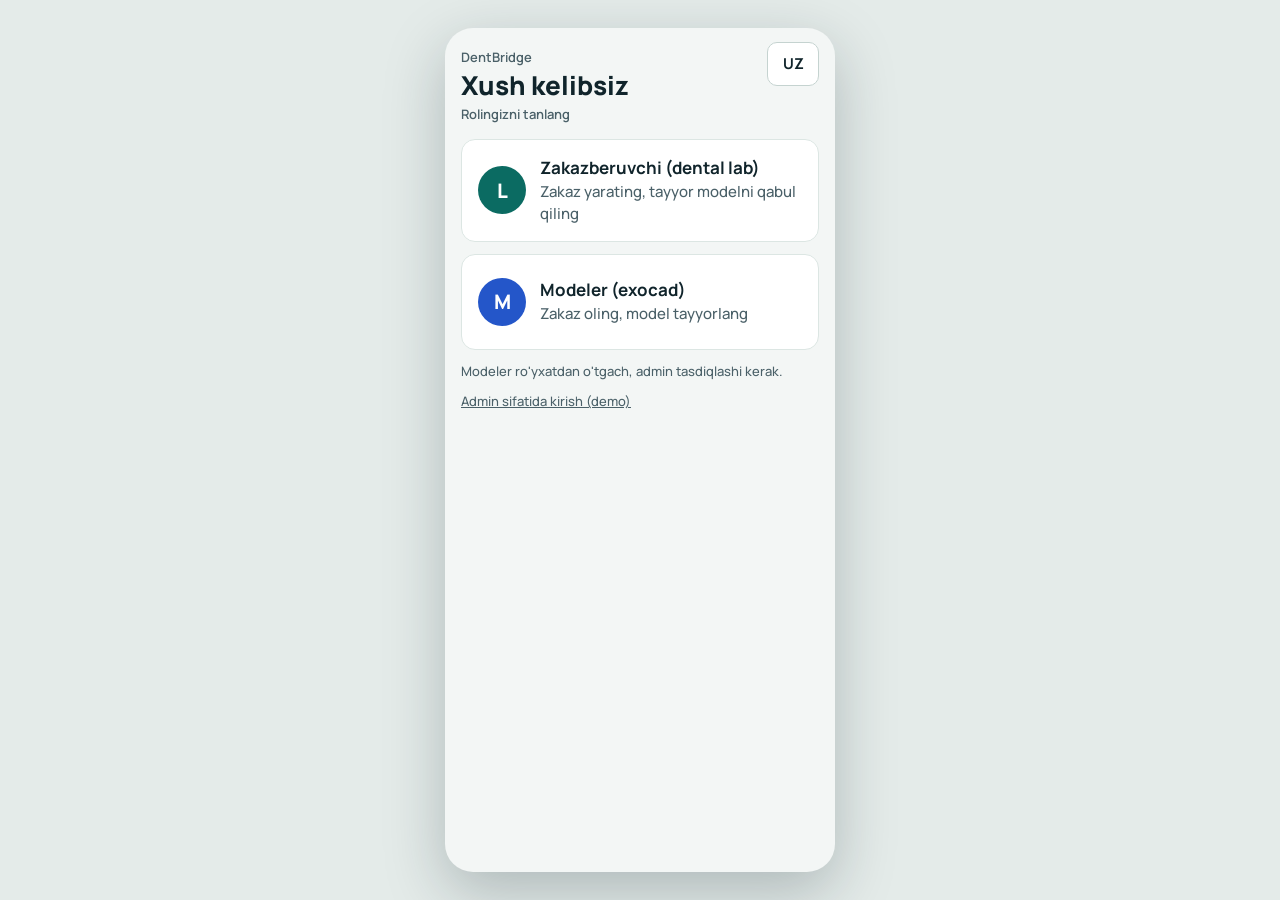
==== index.html @ 470ff1a0 "Add files via upload" ====
<!DOCTYPE html>
<html lang="uz">
<head>
<meta charset="utf-8">
<meta name="viewport" content="width=device-width, initial-scale=1, viewport-fit=cover">
<meta name="color-scheme" content="light">
<title>DentBridge</title>
<link rel="preconnect" href="https://fonts.googleapis.com">
<link rel="stylesheet" href="https://fonts.googleapis.com/css2?family=Manrope:wght@400;500;600;700;800&display=swap">
<style>
:root{--ink:#10242B;--mute:#4A6068;--line:#DCE6E3;--bd:#C5D3D0;--page:#E4EBE9;color-scheme:light;
box-sizing:border-box;padding-top:env(safe-area-inset-top,0px);padding-bottom:env(safe-area-inset-bottom,0px)}
html{height:100%;scroll-padding-top:env(safe-area-inset-top,0px)}
*{box-sizing:border-box}
body{margin:0;height:100%;background:var(--page);color:var(--ink);font:500 15px/1.45 'Manrope','Helvetica Neue',sans-serif}
#app{position:relative;width:100%;max-width:430px;height:100%;margin:0 auto;overflow:hidden;background:#F3F6F5}
@media (min-width:520px){body{display:grid;place-items:center}#app{width:390px;height:min(844px,100% - 24px);border-radius:28px;box-shadow:0 20px 60px rgba(16,36,43,.25)}}
.scr{display:flex;flex-direction:column;height:100%}
h1{margin:0;font-size:26px;font-weight:800}
button,input,select,textarea{font:inherit;color:inherit}
button:focus-visible,a:focus-visible,input:focus-visible,select:focus-visible,textarea:focus-visible{outline:3px solid var(--acc);outline-offset:2px}
a{color:var(--nv);cursor:pointer}
.hd{position:relative;padding:20px 16px 8px}.hd.t{padding:0 16px 8px}
.hd .m{font-size:13px;font-weight:600;color:var(--mute)}
.row{display:flex;justify-content:space-between;align-items:center;gap:8px}
.lng{position:absolute;top:14px;right:16px;min-height:44px;min-width:52px;border:1px solid var(--bd);border-radius:10px;background:#fff;font-weight:700;cursor:pointer}
.bk{display:inline-flex;align-items:center;min-height:44px;padding:0 16px;font-weight:700;text-decoration:none;color:var(--ink)}
.bd{flex:1;min-height:0;overflow:auto;padding:8px 16px;display:flex;flex-direction:column;gap:12px}
.bd>*{flex:none}
.ft{padding:12px 16px 24px;display:flex;flex-direction:column;gap:10px}
.c{background:#fff;border:1px solid var(--line);border-radius:14px;padding:14px 16px}
.b{width:100%;min-height:52px;border:0;border-radius:12px;color:#fff;background:var(--acc);font-weight:700;font-size:16px;cursor:pointer}
.b.o{background:#fff;color:var(--ink);border:1px solid var(--bd)}
.b.sm{min-height:44px;font-size:14px;flex:1}
.i{width:100%;min-height:48px;padding:0 12px;border:1px solid var(--bd);border-radius:10px;background:#fff;color:var(--ink)}
textarea.i{padding:10px 12px;resize:none}
.l{display:flex;flex-direction:column;gap:6px;font-weight:600;font-size:14px}
.s{display:inline-block;padding:3px 10px;border-radius:99px;font-size:12px;font-weight:700}
.s1{background:#DCEBFA;color:#12365F}.s2{background:#FBE9C8;color:#5E3704}.s3{background:#D3EFEA;color:#0B4B45}.s4{background:#E3E8EA;color:#2B3B41}
.u{border:1px dashed #9DB5B0;border-radius:12px;padding:14px;color:var(--mute);text-align:center;font-weight:600;cursor:pointer;background:transparent;width:100%}
.sub{color:var(--mute);font-size:13px}.m{color:var(--mute)}
.col{display:flex;flex-direction:column;gap:6px}
.fl{display:flex;gap:8px}.fl>*{flex:1}
.fr{display:flex;justify-content:space-between;min-height:36px;align-items:center}
nav{display:flex;background:#fff;border-top:1px solid var(--line);padding-bottom:12px}
nav a{flex:1;display:flex;align-items:center;justify-content:center;min-height:56px;margin-top:-1px;border-top:3px solid transparent;font-size:12px;text-decoration:none;font-weight:600;color:var(--mute)}
nav a.on{border-top-color:var(--nv);font-weight:800;color:var(--nv)}
nav.ad a{min-height:52px;font-size:13px;border-top:0;margin:0}
.rb{display:flex;align-items:center;gap:14px;width:100%;min-height:96px;padding:16px;border:1px solid var(--line);border-radius:14px;background:#fff;text-align:left;cursor:pointer}
.rb i{flex:0 0 48px;height:48px;border-radius:24px;color:#fff;display:flex;align-items:center;justify-content:center;font-weight:800;font-size:20px;font-style:normal}
.hero{position:relative;background:var(--acc);color:#fff;border-radius:20px;padding:20px;overflow:hidden}
.hero .b{margin-top:14px;width:auto;min-height:46px;padding:0 20px;font-size:15px;background:#fff}
.tile{min-height:76px;padding:12px;border:1px solid var(--line);border-radius:14px;background:#fff;text-align:left;cursor:pointer}
.ph{display:flex;align-items:center;justify-content:center;border-radius:12px;font-size:13px;font-weight:700;color:#2B3B41}
.steps{display:flex;gap:8px;padding:0 16px 8px}.steps div{flex:1;font-size:12px;font-weight:700;color:var(--mute)}
.steps div.on{color:var(--ink)}.steps i{display:block;height:6px;border-radius:3px;background:var(--line);margin-bottom:4px}.steps .on i{background:var(--acc)}
.chip{flex:none;padding:8px 14px;border-radius:99px;font-size:13px;font-weight:700;background:#fff;color:var(--ink);border:1px solid var(--bd);cursor:pointer}
.chip.on{background:var(--nv);color:#fff;border-color:var(--nv)}
.tabs{display:flex;gap:8px;padding:0 16px 8px}
.tabs button{flex:1;min-height:44px;border:1px solid var(--bd);border-radius:10px;background:#fff;font-weight:700;cursor:pointer}
.tabs button.on{background:var(--acc);color:#fff;border:0}
.bub{max-width:78%;padding:10px 12px}
.big{font-size:30px;font-weight:800;color:#4B2A78}
.tg{position:absolute;left:12px;right:12px;bottom:84px;background:var(--ink);color:#fff;border-radius:12px;padding:12px 14px;font-weight:600;font-size:14px;text-align:center;z-index:9}
.link{display:inline-flex;align-items:center;min-height:36px;font-size:14px;font-weight:700;text-decoration:none}
</style>
</head>
<body>
<div id="app"></div>
<input type="file" id="fp" hidden multiple>
<script>
const A={lab:'#0B6B62',mod:'#2456C9',adm:'#6B3FA0'},BG={lab:'#F3F6F5',mod:'#F1F4FB',adm:'#F5F1FA'},NV={lab:'#0B5E57',mod:'#1D44A3',adm:'#6B3FA0'};
const ST={new:['Yangi','s1'],work:['Modelerda','s2'],review:['Tekshiruvda','s3'],done:['Qabul qilindi','s4']};
const TYPES=['Toj',"Ko'prik",'Vinir','Implant'];
const seed=()=>({lab:null,mod:null,lang:'uz',notif:true,next:1045,
users:[{n:'Aziz',r:'Modeler',st:'ok',phone:'+998 90 123 45 67',exo:'3.2',exp:'4',w:['Toj','Implant'],test:'test_aziz.stl'},
{n:'Dilnoza',r:'Modeler',st:'pending',phone:'+998 93 765 43 21',exo:'3.1',exp:'2',w:['Vinir'],test:'test_dilnoza.stl'},
{n:'Smile Dental Lab',r:'Lab',st:'ok'}],
orders:[
{id:1042,type:"Ko'prik",teeth:'14, 15, 16',color:'A2',due:'2026-10-14',note:'Zirkoniy, 3 birlik.',lab:'Smile Dental Lab',files:[{n:'skan_1042.stl',s:2.4}],status:'review',modeler:'Aziz',mf:'bridge_1042.stl',mn:'Tishlov tekshirildi.',chat:[{w:'mod',t:`Model tayyor, tekshirib ko'ring.`}],seen:{lab:0,mod:1,adm:0}},
{id:1043,type:'Toj',teeth:'11',color:'A1',due:'2026-10-16',note:'',lab:'Smile Dental Lab',files:[{n:'skan_1043.stl',s:1.8}],status:'work',modeler:'Aziz',chat:[],seen:{lab:0,mod:0,adm:0}},
{id:1044,type:'Vinir',teeth:'11, 12, 21, 22',color:'B1',due:'2026-10-20',note:'Yupqa vinir.',lab:'Smile Dental Lab',files:[{n:'skan_1044.stl',s:3.1}],status:'new',chat:[],seen:{lab:0,mod:0,adm:0}},
{id:1040,type:'Implant',teeth:'36',color:'A3',due:'2026-10-05',note:'',lab:'Smile Dental Lab',files:[{n:'skan_1040.stl',s:2.2}],status:'done',modeler:'Aziz',mf:'impl_1040.stl',chat:[],seen:{lab:0,mod:0,adm:0}}]});
let D;try{D=JSON.parse(localStorage.getItem('dbw2'))}catch(e){}D=D||seed();
const S={role:null,screen:'start',sel:null,flt:'new',pf:'Hammasi',draft:{},files:{},imp:0,rev:null};
const save=()=>{try{localStorage.setItem('dbw2',JSON.stringify(D))}catch(e){}};
const $=s=>document.querySelector(s);
const esc=s=>String(s??'').replace(/[&<>"]/g,c=>({'&':'&amp;','<':'&lt;','>':'&gt;','"':'&quot;'}[c]));
const mb=n=>(n/1048576).toFixed(1)+' MB';
const me=()=>S.role==='lab'?(D.lab?.name||''):S.role==='mod'?(D.mod?.name||''):'Admin';
const ord=()=>D.orders.find(o=>o.id===S.sel);
const unread=(o,r)=>o.chat.slice(o.seen[r]).filter(m=>m.w!==r).length;
const v=k=>esc(S.draft[k]??'');
const I=(k,ph,t='text')=>`<input class="i" data-f="${k}" type="${t}" placeholder="${ph}" value="${v(k)}">`;
const TA=(k,r=3)=>`<textarea class="i" data-f="${k}" rows="${r}">${v(k)}</textarea>`;
const L=(t,x,st='')=>`<label class="l" style="${st}">${t}${x}</label>`;
const badge=o=>`<span class="s ${ST[o.status][1]}">${ST[o.status][0]}</span>`;
const kv=(a,b)=>`<div><span class="m">${a}:</span> <b>${esc(b)}</b></div>`;
const back=t=>`<a class="bk" data-go="${t}">‹ Orqaga</a>`;
const lng=`<button class="lng" data-go="lang" aria-label="Til">UZ</button>`;
const files=(k)=>(S.files[k]||[]).length?`<div class="c" style="padding:6px 12px;font-size:14px">${S.files[k].map(f=>`<div class="fr"><span>${esc(f.n)}</span><span class="m">${mb(f.s)}</span></div>`).join('')}</div>`:'';
const pickRow=(k,labels)=>`<div class="l">${labels[0]}<div class="fl">${labels[1].map(([t,a])=>`<button type="button" class="b o sm" data-pick="${k}" data-acc="${a}">${t}</button>`).join('')}</div></div>`;
const NAV={lab:[['home','Bosh sahifa'],['orders','Zakazlar'],['port','Portfolyolar'],['set','Sozlamalar']],mod:[['home','Bosh sahifa'],['orders','Zakazlar'],['port','Portfolyom'],['set','Sozlamalar']],adm:[['orders','Zakazlar'],['admin','Foydalanuvchilar'],['lang','Til'],['admindb','Sozlamalar']]};
const ACT={order:'orders',neworder:'orders',chat:'orders',adminreview:'admin',adminimport:'admindb',contact:'set'};
const nav=()=>{const a=ACT[S.screen]||S.screen;return `<nav class="${S.role==='adm'?'ad':''}">${NAV[S.role].map(([k,t])=>`<a data-go="${k}" class="${a===k?'on':''}">${t}</a>`).join('')}</nav>`};
const scr=(bg,ac,nv,h)=>{const a=$('#app');a.style.background=bg;a.style.setProperty('--acc',ac);a.style.setProperty('--nv',nv);return `<div class="scr">${h}</div>`};
const R=(inner,bg)=>scr(bg||BG[S.role],A[S.role],NV[S.role],inner);
const M=inner=>scr(BG.mod,A.mod,NV.mod,inner);
const steps=n=>`<div class="steps">${['Anketa','Sinov keys','Tasdiqlash'].map((t,i)=>`<div class="${i<n?'on':''}"><i></i>${t}</div>`).join('')}</div>`;
const tooth=`<svg width="96" height="96" viewBox="0 0 36 36" fill="none" stroke="#fff" stroke-opacity=".3" stroke-width="1.4" stroke-linecap="round" stroke-linejoin="round" style="position:absolute;right:12px;top:10px"><path d="M8 6c3-2 6 0 10 0s7-2 10 0c2 4-1 9-2 14s-1 10-4 10-2-7-4-7-1 7-4 7-3-5-4-10-4-10-2-14z"/></svg>`;
const tiles=(arr,h)=>`<div style="display:flex;gap:10px">${arr.map((u,i)=>`<div style="flex:1;min-width:0;display:flex;flex-direction:column;gap:6px"><div class="ph" style="height:${h}px;background:${['#CFE6E1','#BFDDD6','#DDEFEB'][i%3]}">Rasm</div><div style="font-weight:700;font-size:13px">${esc(u.n)}</div><div class="sub" style="font-size:12px;margin-top:-4px">${esc(u.exo)} · ${esc(u.exp)} yil</div></div>`).join('')}</div>`;
const appr=()=>D.users.filter(u=>u.r==='Modeler'&&u.st==='ok');
const card=o=>`<div class="c" style="display:flex;justify-content:space-between;align-items:center"><div><b>№${o.id}</b><div class="sub">${esc(o.type)} · ${esc(o.teeth)}</div></div>${badge(o)}</div>`;

const SC={
start:()=>scr(BG.lab,'#10242B','#0B5E57',`<div class="hd">${lng.replace('data-go="lang"','data-toast="Til rolni tanlagandan keyin Sozlamalarda o\'zgaradi"')}<div class="m">DentBridge</div><h1>Xush kelibsiz</h1><div class="m">Rolingizni tanlang</div></div><div class="bd">
${[['lab','L','Zakazberuvchi (dental lab)','Zakaz yarating, tayyor modelni qabul qiling'],['mod','M','Modeler (exocad)','Zakaz oling, model tayyorlang']].map(([k,l,t,d])=>`<button class="rb" data-act="role" data-k="${k}"><i style="background:${A[k]}">${l}</i><span><b style="display:block;font-size:17px">${t}</b><span class="m">${d}</span></span></button>`).join('')}
<div class="sub">Modeler ro'yxatdan o'tgach, admin tasdiqlashi kerak.</div><a class="sub" data-act="role" data-k="adm" style="text-decoration:underline">Admin sifatida kirish (demo)</a></div>`),
reglab:()=>scr(BG.lab,A.lab,NV.lab,`${back('start')}<div class="hd t"><h1>Lab ro'yxatdan o'tish</h1></div><div class="bd">${L('Laboratoriya nomi',I('l_name','Lab nomi'))}${L(`Mas'ul shaxs`,I('l_person','Ism Familiya'))}${L('Telefon',I('l_phone','+998 __ ___ __ __','tel'))}${L('Shahar',I('l_city','Shahar'))}<div class="c sub" style="font-size:14px">Ma'lumotlar saqlangach, darhol zakaz yaratishingiz mumkin. Admin tasdig'i kerak emas.</div></div><div class="ft"><button class="b" data-act="reglab">Ro'yxatdan o'tish</button></div>`),
regmod:()=>M(`${back(D.mod?'regwait':'start')}<div class="hd t"><h1>Modeler anketasi</h1></div>${steps(1)}<div class="bd">${L('Ism',I('m_name','Ism Familiya'))}${L('Telefon',I('m_phone','+998 __ ___ __ __','tel'))}<div class="fl">${L('Exocad versiyasi',I('m_exo','3.x'))}${L('Tajriba (yil)',I('m_exp','0','number'))}</div>${pickRow('m',['Portfolio',[['Rasm','image/*'],['Video','video/*'],['Havola','']]])}${S.link?I('m_link','https://'):''}${files('m')}</div><div class="ft"><button class="b" data-act="regmod">Keyingi: sinov keys</button></div>`),
regtest:()=>M(`${back('regmod')}<div class="hd t"><h1>Sinov keysi</h1></div>${steps(2)}<div class="bd"><div class="c col"><div class="row"><b>TEST-01</b><span class="s s1">Sinov</span></div><div>Toj · 11, 21</div><div class="sub">Muddat: 48 soat</div></div><button class="b o" data-toast="Demo: sinov skani serverda saqlanmaydi">Skanni yuklab olish</button><button class="u" data-pick="t" data-acc=".stl">${S.files.t?.[0]?esc(S.files.t[0].n):'Tayyor modelni yuklash [.stl]'}</button>${L('Izoh',TA('t_note'))}</div><div class="ft"><button class="b" data-act="regtest">Adminga yuborish</button></div>`),
regwait:()=>{const m=D.mod,u=D.users.find(x=>x.n===m.name&&x.r==='Modeler'),st=u?.st||'pending';
const t={pending:['s2','Kutilmoqda',"Admin ko'rib chiqmoqda",'Portfolio va sinov keysingiz tekshirilmoqda. Natija Telegram orqali yuboriladi.'],ok:['s3','Tasdiqlandi','Ariza tasdiqlandi','Endi zakazlarni qabul qilishingiz mumkin.'],rejected:['s4','Rad etildi','Ariza rad etildi',u?.note||'Anketani tahrirlab, qayta yuboring.'],blocked:['s4','Bloklangan','Akkaunt bloklangan',`Admin bilan bog'laning.`]}[st];
return M(`<div class="hd t" style="padding-top:20px"><h1>Ariza yuborildi</h1></div>${steps(st==='pending'?3:3)}<div class="bd"><div class="c col" style="gap:8px"><span class="s ${t[0]}" style="align-self:flex-start">${t[1]}</span><b style="font-size:18px">${t[2]}</b><div class="m">${esc(t[3])}</div></div><div class="c" style="font-size:14px;display:flex;flex-direction:column;gap:4px">${[['Anketa','Yuborildi'],['Sinov keys','Yuborildi'],['Admin qarori',t[1]]].map(([a,b])=>`<div class="fr"><span>${a}</span><span class="m">${b}</span></div>`).join('')}</div></div><div class="ft">${st==='ok'?`<button class="b" data-go="home">Boshlash</button>`:`<button class="b o" data-act="editmod">Anketani tahrirlash</button>`}<a class="sub" data-act="logout" style="text-align:center">Chiqish</a></div>`)},
home:()=>{const lab=S.role==='lab',os=D.orders,act=os.filter(o=>o.status!=='done').length;
if(lab){const rv=os.filter(o=>o.status==='review'),last=rv[0]||os[0];
return R(`<div class="hd row" style="padding-bottom:8px"><div><div class="m" style="font-size:13px;font-weight:600">Salom, ${esc(D.lab.person)}</div><h1 style="font-size:24px">${esc(D.lab.name)}</h1></div><button class="lng" style="position:static" data-go="lang">UZ</button></div><div class="bd"><div class="hero">${tooth}<div style="font-size:13px;font-weight:600;color:#E6F0EE">Faol zakazlar</div><div style="font-size:44px;font-weight:800;line-height:1.1">${act}</div><div style="font-size:14px;color:#E6F0EE">Tekshirish kutayotgan: ${rv.length}</div><button class="b" style="color:#0B5E57" data-go="neworder">+ Yangi zakaz</button></div>
<div class="fl" style="gap:12px"><button class="tile" data-go="orders"><b style="display:block;font-size:14px">Zakazlar</b><span class="m" style="font-size:12px">${os.filter(o=>o.status==='work').length} jarayonda</span></button><button class="tile" data-go="contact"><b style="display:block;font-size:14px">Admin bilan bog'lanish</b><span class="m" style="font-size:12px">Savol yoki muammo</span></button></div>
<div class="row"><b style="font-size:17px">Portfolyolar</b><a class="link" data-go="port">Hammasi ›</a></div>${tiles(appr().slice(0,3),72)}${last?card(last).replace('<div class="c"','<div class="c" data-go="order" data-id="'+last.id+'"'):''}</div>${nav()}`)}
const mine=os.filter(o=>o.modeler===me()),cur=mine.find(o=>o.status==='work'),nw=os.filter(o=>o.status==='new').length;
return R(`<div class="hd row" style="padding-bottom:8px"><div><div class="m" style="font-size:13px;font-weight:600">Salom, ${esc(me())}</div><h1 style="font-size:24px">Modeler</h1></div><button class="lng" style="position:static" data-go="lang">UZ</button></div><div class="bd"><div class="hero">${tooth}<div style="font-size:13px;font-weight:600;color:#E4EBFB">Yangi zakazlar</div><div style="font-size:44px;font-weight:800;line-height:1.1">${nw}</div><div style="font-size:14px;color:#E4EBFB">Jarayonda: ${mine.filter(o=>o.status==='work').length}</div><button class="b" style="color:#1D44A3" data-go="orders">Zakazlarni ko'rish</button></div>
<div class="fl" style="gap:12px"><button class="tile" data-go="port"><b style="display:block;font-size:14px">Mening portfolyom</b><span class="m" style="font-size:12px">${(S.mfiles||[]).length} ta ish</span></button><button class="tile" data-go="contact"><b style="display:block;font-size:14px">Admin bilan bog'lanish</b><span class="m" style="font-size:12px">Savol yoki muammo</span></button></div>
<div class="row"><b style="font-size:17px">Joriy ish</b><a class="link" data-go="orders">Ochish ›</a></div>${cur?`<div class="c row" data-go="order" data-id="${cur.id}"><div><b>№${cur.id}</b><div class="sub">${esc(cur.type)} · Muddat: ${esc(cur.due)}</div></div>${badge(cur)}</div>`:'<div class="c sub">Hozircha joriy ish yo\'q</div>'}
<div class="row"><b style="font-size:17px">Mening portfolyom</b><a class="link" data-go="port">Boshqarish ›</a></div><div style="display:flex;gap:10px"><div class="ph" style="flex:1;height:72px;background:#D2DEF7">Rasm</div><div class="ph" style="flex:1;height:72px;background:#C3D3F3">Rasm</div><div class="ph" style="flex:1;height:72px;border:1px dashed #7F9AD8;color:#1D44A3">+ Qo'shish</div></div></div>${nav()}`)},
orders:()=>{const r=S.role,os=D.orders;let list,hd;
if(r==='lab'){hd=`<div class="m">Ish beruvchi · ${esc(D.lab.name)}</div>`;list=os.map(o=>`<div class="c" data-go="order" data-id="${o.id}" style="cursor:pointer;${o.status==='review'?'border:2px solid #0B6B62':''}"><div class="row"><b>№${o.id}</b>${badge(o)}</div><div style="margin-top:4px">${esc(o.type)} · ${esc(o.teeth)}</div>${o.status==='review'?'<div style="margin-top:4px;color:#0B5E57;font-weight:700">Tekshirish kerak</div>':o.status==='new'?'<div class="sub">Modeler kutilmoqda</div>':o.status==='work'?`<div class="sub">Muddat: ${esc(o.due)}</div>`:''}</div>`).join('')}
else if(r==='mod'){hd=`<div class="m">Modeler · ${esc(me())}</div>`;const f=S.flt,L2=os.filter(o=>f==='new'?o.status==='new':f==='work'?o.status==='work'&&o.modeler===me():(o.status==='review'||o.status==='done')&&o.modeler===me());
list=(L2.length?L2.map(o=>`<div class="c" data-go="order" data-id="${o.id}" style="cursor:pointer"><div class="row"><b>№${o.id}</b>${badge(o)}</div><div style="margin-top:4px">${esc(o.type)} · ${esc(o.teeth)}</div><div class="sub">Muddat: ${esc(o.due)} · Lab: ${esc(o.lab)}</div>${o.status==='new'?`<button class="b" style="margin-top:12px;min-height:48px" data-act="take" data-id="${o.id}">Qabul qilish</button>`:''}</div>`).join(''):'<div class="c sub" style="text-align:center">Zakaz yo\'q</div>')}
else{hd='<div class="m">Admin</div>';list=os.map(o=>`<div class="c" data-go="order" data-id="${o.id}" style="cursor:pointer"><div class="row"><b>№${o.id}</b>${badge(o)}</div><div style="margin-top:4px">${esc(o.type)} · ${esc(o.teeth)}</div><div class="sub">Lab: ${esc(o.lab)}${o.modeler?' · Modeler: '+esc(o.modeler):''}</div></div>`).join('')}
const tabs=r==='mod'?`<div class="tabs">${[['new','Yangi'],['work','Jarayonda'],['done','Topshirilgan']].map(([k,t])=>`<button class="${S.flt===k?'on':''}" data-act="flt" data-k="${k}">${t}</button>`).join('')}</div>`:'';
return R(`<div class="hd">${lng}${hd}<h1>Zakazlar</h1></div>${tabs}<div class="bd">${list}</div>${r==='lab'?`<div class="ft" style="padding-bottom:12px"><button class="b" data-go="neworder">+ Yangi zakaz</button></div>`:''}${nav()}`)},
neworder:()=>R(`${back('orders')}<div class="hd t"><h1>Yangi zakaz</h1></div><div class="bd">${L('Ish turi',`<select class="i" data-f="o_type">${TYPES.map(t=>`<option>${t}</option>`).join('')}</select>`)}${L('Tish raqamlari',I('o_teeth','11, 12'))}<div class="fl" style="gap:12px">${L('Rang',I('o_color','A2'),'flex:1')}${L('Muddat',I('o_due','','date'),'flex:1')}</div>${pickRow('o',['Fayllar',[['Rasm','image/*'],['Video','video/*'],['Fayl','']]])}${files('o')}${L('Izoh',TA('o_note'))}</div><div class="ft"><button class="b" data-act="create">Zakazni yuborish</button></div>`),
order:()=>{const o=ord(),r=S.role,n=unread(o,r),ch=`<button class="b" style="background:#fff;color:${NV[r]};border:2px solid ${NV[r]}" data-go="chat">Chat${n?` · ${n} yangi`:''}</button>`;
let rows,mid='',ft='';
if(r==='lab'&&o.status==='review'){rows=kv('Modeler',o.modeler)+kv('Ish turi',`${o.type} · ${o.teeth}`)+kv('Fayl',o.mf)+`<div><span class="m">Izoh:</span> ${esc(o.mn||'—')}</div>`;
mid=`<button class="b o" data-toast="Demo: fayl serverda saqlanmaydi">Modelni yuklab olish</button>${ch}${L(`Tuzatish sababi (kerak bo'lsa)`,TA('fx'))}`;
ft=`<button class="b" data-act="accept">Qabul qilish</button><button class="b o" data-act="fix">Tuzatishga qaytarish</button>`}
else{rows=kv('Ish turi',o.type)+kv('Tishlar',o.teeth)+kv('Rang',o.color)+kv('Muddat',o.due)+`<div><span class="m">Izoh:</span> ${esc(o.note||'—')}</div>`+(o.modeler&&r!=='mod'?kv('Modeler',o.modeler):'')+(r!=='lab'?kv('Lab',o.lab):'');
mid=`${o.fix&&o.status==='work'?`<div class="c" style="border-color:#B42318"><b>Tuzatish sababi:</b> ${esc(o.fix)}</div>`:''}<button class="b o" data-toast="Demo: fayl serverda saqlanmaydi">Skanni yuklab olish</button>${o.status!=='new'||r!=='mod'?ch:''}`;
if(r==='mod'&&o.status==='work'){mid+=`<button class="u" data-pick="w" data-acc=".stl">${S.files.w?.[0]?esc(S.files.w[0].n):`Exocad'da tayyorlangan modelni yuklash [.stl]`}</button>${L('Modeler izohi',TA('mn'))}`;ft=`<button class="b" data-act="submit">Tekshiruvga topshirish</button>`}
if(r==='mod'&&o.status==='new')ft=`<button class="b" data-act="take" data-id="${o.id}">Qabul qilish</button>`}
return R(`${back('orders')}<div class="hd t row"><h1>№${o.id}</h1>${badge(o)}</div><div class="bd"><div class="c col">${rows}</div>${mid}</div>${ft?`<div class="ft">${ft}</div>`:''}`)},
chat:()=>{const o=ord(),r=S.role,nm={lab:'Lab',mod:'Modeler',adm:'Admin'};
const msgs=o.chat.map(m=>m.w===r?`<div class="bub" style="align-self:flex-end;background:var(--acc);color:#fff;border-radius:14px 14px 4px 14px">${esc(m.t)}</div>`:`<div class="bub" style="align-self:flex-start;background:#fff;border:1px solid var(--line);border-radius:14px 14px 14px 4px"><div style="font-size:12px;font-weight:700" class="m">${nm[m.w]}</div>${esc(m.t)}</div>`).join('')||'<div class="sub" style="text-align:center">Xabar yo\'q</div>';
return R(`${back('order')}<div class="hd t row"><h1 style="font-size:22px">Chat · №${o.id}</h1>${badge(o)}</div><div class="bd" id="msgs" style="gap:10px">${msgs}</div><div style="padding:10px 12px 20px;display:flex;gap:8px;align-items:center;background:#fff;border-top:1px solid var(--line)"><button aria-label="Biriktirish" data-pick="c" data-acc="" style="width:44px;height:44px;border:1px solid var(--bd);border-radius:22px;background:#fff;font-size:22px;font-weight:700;cursor:pointer">+</button><input class="i" id="cm" data-f="cm" placeholder="Xabar" aria-label="Xabar" style="flex:1;width:auto;min-width:0"><button aria-label="Yuborish" data-act="send" style="width:44px;height:44px;border:0;border-radius:22px;background:var(--acc);color:#fff;font-size:20px;font-weight:700;cursor:pointer">→</button></div>`)},
port:()=>{const gr=()=>{const q=(S.draft.q||'').toLowerCase();return appr().filter(u=>(S.pf==='Hammasi'||(u.w||[]).includes(S.pf))&&u.n.toLowerCase().includes(q))};S.gr=gr;
const g=gr(),rows=[];for(let i=0;i<g.length;i+=2)rows.push(tiles(g.slice(i,i+2),96));
return R(`<div class="hd"><h1>Portfolyolar</h1><div class="m">Tasdiqlangan modelerlar ishlari</div></div><div class="bd"><label class="l"><span style="position:absolute;left:-9999px">Qidirish</span><input class="i" type="search" data-f="q" id="q" placeholder="Modeler qidirish" value="${v('q')}"></label><div style="display:flex;gap:8px;overflow:auto">${['Hammasi','Toj','Vinir','Implant'].map(t=>`<button class="chip ${S.pf===t?'on':''}" data-act="pf" data-k="${t}">${t}</button>`).join('')}</div><div id="grid" style="display:flex;flex-direction:column;gap:12px">${rows.join('')||'<div class="sub" style="text-align:center">Topilmadi</div>'}</div></div>${nav()}`)},
set:()=>{const r=S.role,p=r==='lab'?D.lab:D.mod,row=(t,x,go)=>`<a data-go="${go}" style="display:flex;justify-content:space-between;align-items:center;min-height:52px;padding:0 16px;border-top:1px solid #E6EEEC;color:var(--ink);text-decoration:none;font-weight:600"><span>${t}</span><span class="m">${x}</span></a>`;
return R(`<div class="hd"><h1>Sozlamalar</h1></div><div class="bd"><div class="c" style="display:flex;align-items:center;gap:14px"><span style="flex:0 0 52px;height:52px;border-radius:26px;background:var(--acc);color:#fff;display:flex;align-items:center;justify-content:center;font-weight:800;font-size:20px">${r==='lab'?'L':r==='mod'?'M':'A'}</span><div><b>${esc(r==='lab'?p.person:me())}</b><div class="sub">${r==='lab'?esc(p.name):r==='mod'?'Modeler · Exocad '+esc(p.exo):'Administrator'}</div></div></div>
<div class="c" style="padding:0;overflow:hidden">${row('Til',`O'zbekcha ›`,'lang').replace('border-top:1px solid #E6EEEC;','')}<label style="display:flex;justify-content:space-between;align-items:center;min-height:52px;padding:0 16px;border-top:1px solid #E6EEEC;font-weight:600">Bildirishnomalar<input type="checkbox" data-act="notif" ${D.notif?'checked':''} style="width:24px;height:24px;accent-color:var(--acc)"></label>${r!=='adm'?row(`Ma'lumotlarim`,'›','prof'):''}${row(`Admin bilan bog'lanish`,'›','contact')}</div>
<a data-act="logout" style="display:flex;align-items:center;justify-content:center;min-height:52px;border-radius:14px;background:#fff;border:1px solid var(--line);color:#B42318;font-weight:700;text-decoration:none">Chiqish</a></div>${nav()}`)},
lang:()=>R(`<div class="hd"><div class="m">Sozlamalar</div><h1>Til / Язык / Language</h1></div><div class="bd"><div class="c">${[['uz',`O'zbekcha`],['ru','Русский'],['en','English']].map(([k,t])=>`<label style="display:flex;align-items:center;gap:12px;min-height:48px;font-weight:600"><input type="radio" name="lang" value="${k}" ${D.lang===k?'checked':''} style="width:22px;height:22px;accent-color:var(--acc)">${t}</label>`).join('')}</div><div style="font-weight:800;font-size:17px;margin-top:8px">Rollar ranglari</div><div class="c">${[['lab','Ish beruvchi (lab)'],['mod','Modeler'],['adm','Admin']].map(([k,t])=>`<div style="display:flex;align-items:center;gap:12px;min-height:40px"><span style="width:24px;height:24px;border-radius:6px;background:${A[k]}"></span>${t}</div>`).join('')}</div></div><div style="padding:12px 16px 24px"><button class="b" data-act="savelang">Saqlash</button></div>`),
contact:()=>R(`${back('set')}<div class="hd t"><h1>Admin bilan bog'lanish</h1><div class="m">Savol yoki muammo bo'lsa yozing</div></div><div class="bd"><div class="c">${[['Telegram','@dentbridge_admin'],['Telefon','+998 90 000 00 00'],['Ish vaqti','09:00–18:00']].map(([a,b])=>`<div class="row" style="min-height:40px"><span class="m">${a}</span><b>${b}</b></div>`).join('')}</div>${L('Mavzu',`<select class="i" data-f="c_topic"><option>Zakaz haqida</option><option>Ro'yxatdan o'tish</option><option>Boshqa</option></select>`)}${L('Xabar',TA('c_msg',4))}</div><div class="ft"><button class="b" data-act="contact">Adminga yuborish</button></div>`),
admin:()=>{const us=D.users,over=D.orders.filter(o=>o.status!=='done'&&o.due<'2026-10-08').length;
return R(`<div class="hd"><div class="m">Admin</div><h1>Boshqaruv</h1></div><div class="bd"><div style="display:flex;flex-wrap:wrap;gap:12px">${[['Zakazlar',D.orders.length],[`Muddati o'tgan`,over],['Modelerlar',us.filter(u=>u.r==='Modeler').length],['Laboratoriyalar',us.filter(u=>u.r==='Lab').length]].map(([t,n])=>`<div class="c" style="flex:1 1 150px"><div class="m" style="font-weight:600;font-size:13px">${t}</div><div class="big">${n}</div></div>`).join('')}</div><div style="font-weight:800;font-size:17px">Foydalanuvchilar</div>${us.map((u,i)=>`<div class="c row"><div ${u.r==='Modeler'?`data-go="adminreview" data-id="${i}" style="cursor:pointer"`:''}><b>${esc(u.n)}</b><div><span class="s ${u.r==='Lab'?'s3':'s1'}">${u.r}</span>${u.st!=='ok'?` <span class="s s2">${u.st==='pending'?'Kutilmoqda':u.st==='rejected'?'Rad etilgan':'Bloklangan'}</span>`:''}</div></div><button data-act="usr" data-id="${i}" style="min-height:44px;padding:0 14px;border-radius:10px;font-weight:700;cursor:pointer;${u.st==='ok'?'background:#fff;color:var(--ink);border:1px solid var(--bd)':'background:var(--acc);color:#fff;border:0'}">${u.st==='ok'?'Bloklash':'Tasdiqlash'}</button></div>`).join('')}</div>${nav()}`)},
adminreview:()=>{const u=D.users[S.rev];return R(`${back('admin')}<div class="hd t"><h1>Modeler arizasi</h1><div class="m">${esc(u.n)}</div></div><div class="bd"><div class="c col" style="gap:4px">${kv('Telefon',u.phone||'—')}<div><span class="m">Exocad:</span> <b>${esc(u.exo)}</b> · <span class="m">Tajriba:</span> <b>${esc(u.exp)} yil</b></div></div><div style="font-weight:800">Portfolio</div><div class="fl">${['Rasm','Video','Rasm'].map(t=>`<div class="ph" style="height:80px;background:#D9CDE8;color:#3B2360">${t}</div>`).join('')}</div><div class="c row"><div><b>TEST-01</b><div class="sub">${esc(u.test||'model.stl')}</div></div><button class="b o" style="width:auto;min-height:44px;padding:0 14px;font-size:15px" data-toast="Demo: fayl serverda saqlanmaydi">Yuklab olish</button></div>${L('Izoh yoki rad etish sababi',TA('ar_note',2))}</div><div class="ft"><button class="b" data-act="approve">Tasdiqlash</button><button class="b o" data-act="reject">Rad etish</button></div>`)},
admindb:()=>R(`<div class="hd"><div class="m">Admin</div><h1>Baza</h1></div><div class="bd"><div class="fl" style="gap:10px"><button class="b" style="flex:1" data-go="adminimport">Import</button><button class="b o" style="flex:1" data-toast="Demo: eksport o'chirilgan">Eksport</button></div>${[['Foydalanuvchilar',D.users.length,'admin'],['Zakazlar',D.orders.length,'orders'],['Portfolyolar',appr().length,'port']].map(([t,n,g])=>`<div class="c col" style="gap:10px"><div class="row" style="align-items:baseline"><b style="font-size:17px">${t}</b><span class="big" style="font-size:26px">${n}</span></div><div class="sub">Oxirgi yangilanish: 2026-10-08</div><div class="fl"><button class="b o sm" data-go="${g}">Ochish</button><button class="b o sm" data-toast="Demo: eksport o'chirilgan">Eksport</button></div></div>`).join('')}</div>${nav()}`),
adminimport:()=>R(`${back('admindb')}<div class="hd t"><h1>Import</h1></div><div class="bd"><div class="fl">${['Foydalanuvchilar','Zakazlar','Portfolyo'].map((t,i)=>`<span data-act="imp" data-k="${i}" style="text-align:center;padding:11px 4px;border-radius:10px;font-size:13px;font-weight:700;cursor:pointer;${S.imp===i?'background:#6B3FA0;color:#fff':'background:#fff;border:1px solid var(--bd)'}">${t}</span>`).join('')}</div><button class="u" style="border-color:#9D86C0" data-pick="i" data-acc=".csv,.xlsx,.json">${S.files.i?.[0]?esc(S.files.i[0].n):'Fayl tanlang [.csv .xlsx .json]'}</button><div class="c"><b>Ustunlarni moslash</b>${['Ism','Telefon','Rol'].map(t=>`<div class="row" style="min-height:44px"><b>${t}</b><select class="i" style="width:150px;min-height:40px" aria-label="${t}"><option>ustun</option></select></div>`).join('')}</div><div class="c row"><span><b>0</b> qo'shiladi · <b>0</b> xato</span><span class="s s2">Tekshiruv</span></div><label style="display:flex;align-items:center;gap:10px;min-height:44px;font-weight:600"><input type="checkbox" style="width:22px;height:22px;accent-color:#6B3FA0">Mavjud yozuvlarni yangilash</label></div><div class="ft"><button class="b" data-toast="Demo rejimida import ishlamaydi">Import qilish</button><button class="b o" data-toast="Demo: shablon yo'q">Shablonni yuklab olish</button></div>`)
};

function collect(){document.querySelectorAll('[data-f]').forEach(e=>S.draft[e.dataset.f]=e.type==='checkbox'?e.checked:e.value)}
function render(){collect();$('#app').innerHTML=SC[S.screen]();
 document.querySelectorAll('select[data-f]').forEach(e=>{if(S.draft[e.dataset.f]!=null)e.value=S.draft[e.dataset.f]});
 const m=$('#msgs');if(m)m.scrollTop=m.scrollHeight;}
function go(s,id){collect();if(id!=null){if(s==='order')S.sel=+id;if(s==='adminreview')S.rev=+id}
 if(s==='prof')s=S.role==='lab'?'reglab':'regmod';
 if(s==='chat'){const o=ord();o.seen[S.role]=o.chat.length;save()}
 if(s==='reglab'&&D.lab)Object.assign(S.draft,{l_name:D.lab.name,l_person:D.lab.person,l_phone:D.lab.phone,l_city:D.lab.city});
 if(s==='regmod'&&D.mod)Object.assign(S.draft,{m_name:D.mod.name,m_phone:D.mod.phone,m_exo:D.mod.exo,m_exp:D.mod.exp});
 S.screen=s;render()}
function toast(t){const e=document.createElement('div');e.className='tg';e.textContent=t;$('#app').appendChild(e);setTimeout(()=>e.remove(),2400)}
const need=(k,t)=>{if(!String(S.draft[k]||'').trim()){toast(t);return false}return true};
function upsert(u){const i=D.users.findIndex(x=>x.n===u.n&&x.r===u.r);if(i<0)D.users.push(u);else Object.assign(D.users[i],u)}

document.addEventListener('click',e=>{
 const t=e.target.closest('[data-go],[data-act],[data-pick],[data-toast]');if(!t)return;
 if(t.dataset.toast)return toast(t.dataset.toast);
 if(t.dataset.pick){const f=$('#fp');f.dataset.k=t.dataset.pick;f.accept=t.dataset.acc||'';f.multiple=t.dataset.pick==='o'||t.dataset.pick==='m';
  if(t.dataset.pick==='m'&&t.textContent==='Havola'){collect();S.link=true;return render()}
  f.value='';return f.click()}
 if(t.dataset.go)return go(t.dataset.go,t.dataset.id);
 collect();const a=t.dataset.act,d=S.draft,o=S.sel?ord():null;
 if(a==='role'){S.role=t.dataset.k;
  if(S.role==='lab')return go(D.lab?'home':'reglab');
  if(S.role==='mod')return go(D.mod?(D.users.find(u=>u.n===D.mod.name)?.st==='ok'?'home':'regwait'):'regmod');
  return go('admin')}
 if(a==='logout'){S.role=null;return go('start')}
 if(a==='reglab'){if(!need('l_name','Laboratoriya nomini kiriting')||!need('l_person',`Mas'ul shaxsni kiriting`))return;
  D.lab={name:d.l_name.trim(),person:d.l_person.trim(),phone:d.l_phone||'',city:d.l_city||''};upsert({n:D.lab.name,r:'Lab',st:'ok'});save();return go('home')}
 if(a==='regmod'){if(!need('m_name','Ismni kiriting'))return;if(!need('m_exo','Exocad versiyasini kiriting'))return;return go('regtest')}
 if(a==='regtest'){if(!S.files.t?.[0])return toast('Avval .stl modelni yuklang');
  D.mod={name:d.m_name.trim(),phone:d.m_phone||'',exo:d.m_exo,exp:d.m_exp||'0'};
  upsert({n:D.mod.name,r:'Modeler',st:'pending',phone:D.mod.phone,exo:D.mod.exo,exp:D.mod.exp,w:[],test:S.files.t[0].n,note:''});save();return go('regwait')}
 if(a==='editmod')return go('regmod');
 if(a==='flt'){S.flt=t.dataset.k;return render()}
 if(a==='pf'){S.pf=t.dataset.k;return render()}
 if(a==='imp'){S.imp=+t.dataset.k;return render()}
 if(a==='take'){const x=D.orders.find(z=>z.id===+t.dataset.id);x.status='work';x.modeler=me();save();toast('Zakaz qabul qilindi');return go('order',x.id)}
 if(a==='create'){if(!need('o_teeth','Tish raqamlarini kiriting')||!need('o_due','Muddatni tanlang'))return;
  const n={id:D.next++,type:d.o_type||'Toj',teeth:d.o_teeth.trim(),color:d.o_color||'—',due:d.o_due,note:(d.o_note||'').trim(),lab:D.lab.name,files:S.files.o||[],status:'new',chat:[],seen:{lab:0,mod:0,adm:0}};
  D.orders.unshift(n);['o_teeth','o_color','o_due','o_note','o_type'].forEach(k=>delete d[k]);S.files.o=[];save();return go('orders')}
 if(a==='submit'){if(!S.files.w?.[0])return toast('Avval .stl modelni yuklang');o.mf=S.files.w[0].n;o.mn=(d.mn||'').trim();o.fix='';o.status='review';S.files.w=null;delete d.mn;save();toast('Tekshiruvga topshirildi');return go('orders')}
 if(a==='accept'){o.status='done';save();toast('Zakaz qabul qilindi');return go('orders')}
 if(a==='fix'){if(!need('fx','Tuzatish sababini yozing'))return;o.fix=d.fx.trim();o.status='work';delete d.fx;save();toast('Tuzatishga qaytarildi');return go('orders')}
 if(a==='send'){const x=(d.cm||'').trim();if(!x)return;o.chat.push({w:S.role,t:x});o.seen[S.role]=o.chat.length;d.cm='';save();return render()}
 if(a==='savelang'){const r=document.querySelector('input[name=lang]:checked');D.lang=r?r.value:'uz';save();toast(D.lang==='uz'?'Saqlandi':'Hozircha faqat oʻzbekcha interfeys mavjud');return go(S.role==='adm'?'admin':'set')}
 if(a==='contact'){if(!need('c_msg','Xabar yozing'))return;d.c_msg='';toast('Adminga yuborildi');return go('set')}
 if(a==='usr'){const u=D.users[+t.dataset.id];u.st=u.st==='ok'?'blocked':'ok';save();return render()}
 if(a==='approve'||a==='reject'){const u=D.users[S.rev];u.st=a==='approve'?'ok':'rejected';u.note=d.ar_note||'';d.ar_note='';save();toast(a==='approve'?'Tasdiqlandi':'Rad etildi');return go('admin')}
});
document.addEventListener('change',e=>{
 if(e.target.id==='fp'){const k=e.target.dataset.k,fs=[...e.target.files].map(f=>({n:f.name,s:f.size}));if(!fs.length)return;
  collect();
  if(k==='c'){const o=ord();o.chat.push({w:S.role,t:'Fayl: '+fs[0].n});o.seen[S.role]=o.chat.length;save()}
  else if(k==='o'||k==='m')S.files[k]=[...(S.files[k]||[]),...fs];else S.files[k]=fs;
  return render()}
 if(e.target.dataset.act==='notif'){D.notif=e.target.checked;save()}
});
document.addEventListener('input',e=>{
 if(e.target.id==='q'){S.draft.q=e.target.value;const g=S.gr(),rows=[];for(let i=0;i<g.length;i+=2)rows.push(tiles(g.slice(i,i+2),96));$('#grid').innerHTML=rows.join('')||'<div class="sub" style="text-align:center">Topilmadi</div>'}
});
document.addEventListener('keydown',e=>{if(e.key==='Enter'&&e.target.id==='cm'){e.preventDefault();document.querySelector('[data-act=send]').click()}});
render();
</script>
</body>
</html>
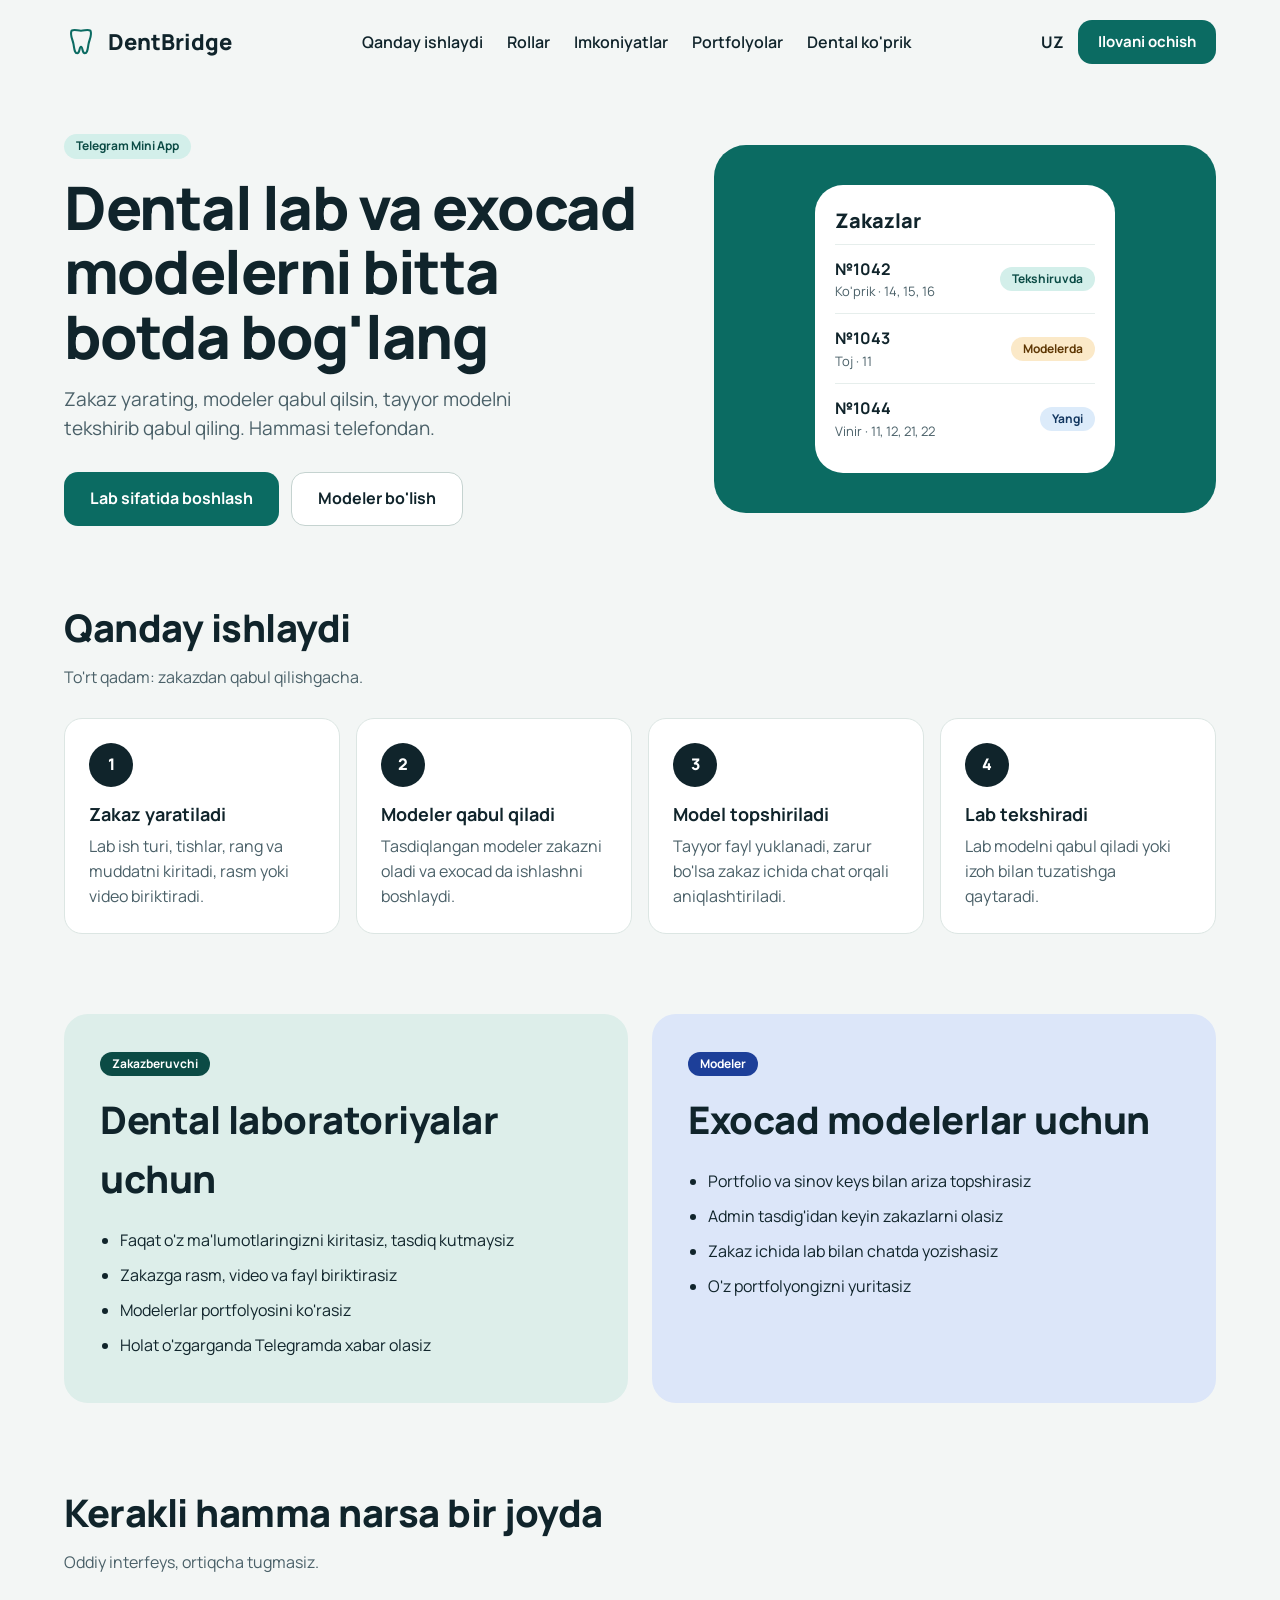
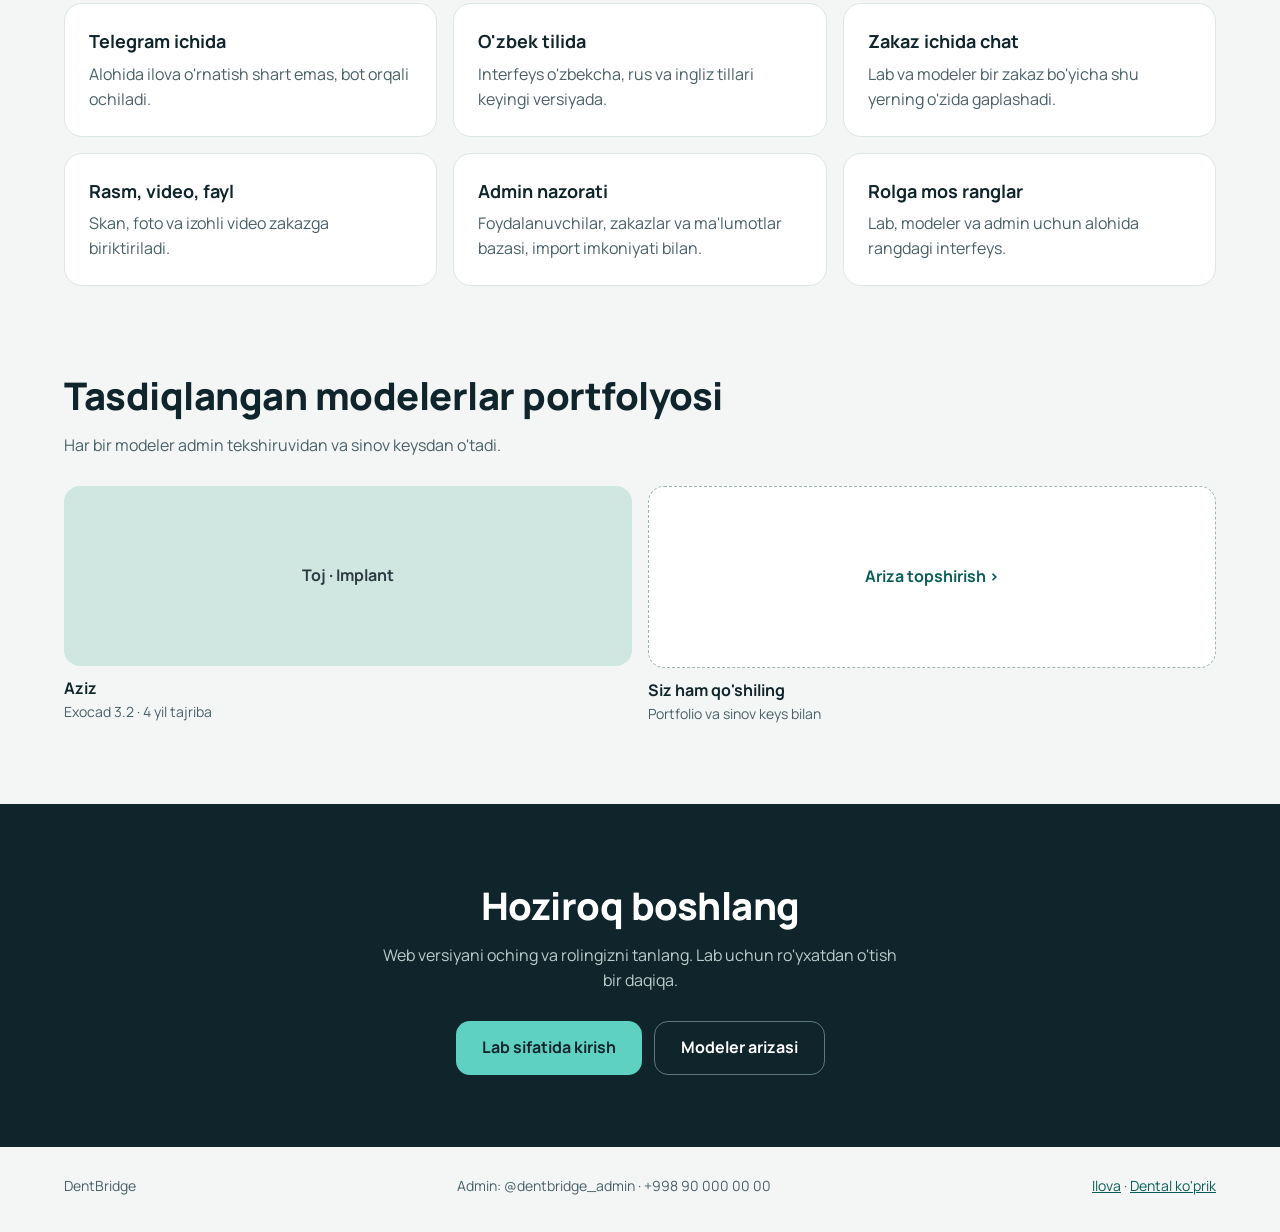
==== commit 32855077: "Add files via upload" ====
--- a/index.html
+++ b/index.html
@@ -1,237 +1,94 @@
-<!DOCTYPE html>
+<!doctype html>
 <html lang="uz">
 <head>
 <meta charset="utf-8">
 <meta name="viewport" content="width=device-width, initial-scale=1, viewport-fit=cover">
-<meta name="color-scheme" content="light">
-<title>DentBridge</title>
+<meta name="description" content="DentBridge: dental lab va exocad modelerni bitta joyda bog'lovchi platforma.">
+<title>DentBridge — dental lab va modeler platformasi</title>
+
 <link rel="preconnect" href="https://fonts.googleapis.com">
 <link rel="stylesheet" href="https://fonts.googleapis.com/css2?family=Manrope:wght@400;500;600;700;800&display=swap">
 <style>
-:root{--ink:#10242B;--mute:#4A6068;--line:#DCE6E3;--bd:#C5D3D0;--page:#E4EBE9;color-scheme:light;
-box-sizing:border-box;padding-top:env(safe-area-inset-top,0px);padding-bottom:env(safe-area-inset-bottom,0px)}
-html{height:100%;scroll-padding-top:env(safe-area-inset-top,0px)}
-*{box-sizing:border-box}
-body{margin:0;height:100%;background:var(--page);color:var(--ink);font:500 15px/1.45 'Manrope','Helvetica Neue',sans-serif}
-#app{position:relative;width:100%;max-width:430px;height:100%;margin:0 auto;overflow:hidden;background:#F3F6F5}
-@media (min-width:520px){body{display:grid;place-items:center}#app{width:390px;height:min(844px,100% - 24px);border-radius:28px;box-shadow:0 20px 60px rgba(16,36,43,.25)}}
-.scr{display:flex;flex-direction:column;height:100%}
-h1{margin:0;font-size:26px;font-weight:800}
-button,input,select,textarea{font:inherit;color:inherit}
-button:focus-visible,a:focus-visible,input:focus-visible,select:focus-visible,textarea:focus-visible{outline:3px solid var(--acc);outline-offset:2px}
-a{color:var(--nv);cursor:pointer}
-.hd{position:relative;padding:20px 16px 8px}.hd.t{padding:0 16px 8px}
-.hd .m{font-size:13px;font-weight:600;color:var(--mute)}
-.row{display:flex;justify-content:space-between;align-items:center;gap:8px}
-.lng{position:absolute;top:14px;right:16px;min-height:44px;min-width:52px;border:1px solid var(--bd);border-radius:10px;background:#fff;font-weight:700;cursor:pointer}
-.bk{display:inline-flex;align-items:center;min-height:44px;padding:0 16px;font-weight:700;text-decoration:none;color:var(--ink)}
-.bd{flex:1;min-height:0;overflow:auto;padding:8px 16px;display:flex;flex-direction:column;gap:12px}
-.bd>*{flex:none}
-.ft{padding:12px 16px 24px;display:flex;flex-direction:column;gap:10px}
-.c{background:#fff;border:1px solid var(--line);border-radius:14px;padding:14px 16px}
-.b{width:100%;min-height:52px;border:0;border-radius:12px;color:#fff;background:var(--acc);font-weight:700;font-size:16px;cursor:pointer}
-.b.o{background:#fff;color:var(--ink);border:1px solid var(--bd)}
-.b.sm{min-height:44px;font-size:14px;flex:1}
-.i{width:100%;min-height:48px;padding:0 12px;border:1px solid var(--bd);border-radius:10px;background:#fff;color:var(--ink)}
-textarea.i{padding:10px 12px;resize:none}
-.l{display:flex;flex-direction:column;gap:6px;font-weight:600;font-size:14px}
-.s{display:inline-block;padding:3px 10px;border-radius:99px;font-size:12px;font-weight:700}
-.s1{background:#DCEBFA;color:#12365F}.s2{background:#FBE9C8;color:#5E3704}.s3{background:#D3EFEA;color:#0B4B45}.s4{background:#E3E8EA;color:#2B3B41}
-.u{border:1px dashed #9DB5B0;border-radius:12px;padding:14px;color:var(--mute);text-align:center;font-weight:600;cursor:pointer;background:transparent;width:100%}
-.sub{color:var(--mute);font-size:13px}.m{color:var(--mute)}
-.col{display:flex;flex-direction:column;gap:6px}
-.fl{display:flex;gap:8px}.fl>*{flex:1}
-.fr{display:flex;justify-content:space-between;min-height:36px;align-items:center}
-nav{display:flex;background:#fff;border-top:1px solid var(--line);padding-bottom:12px}
-nav a{flex:1;display:flex;align-items:center;justify-content:center;min-height:56px;margin-top:-1px;border-top:3px solid transparent;font-size:12px;text-decoration:none;font-weight:600;color:var(--mute)}
-nav a.on{border-top-color:var(--nv);font-weight:800;color:var(--nv)}
-nav.ad a{min-height:52px;font-size:13px;border-top:0;margin:0}
-.rb{display:flex;align-items:center;gap:14px;width:100%;min-height:96px;padding:16px;border:1px solid var(--line);border-radius:14px;background:#fff;text-align:left;cursor:pointer}
-.rb i{flex:0 0 48px;height:48px;border-radius:24px;color:#fff;display:flex;align-items:center;justify-content:center;font-weight:800;font-size:20px;font-style:normal}
-.hero{position:relative;background:var(--acc);color:#fff;border-radius:20px;padding:20px;overflow:hidden}
-.hero .b{margin-top:14px;width:auto;min-height:46px;padding:0 20px;font-size:15px;background:#fff}
-.tile{min-height:76px;padding:12px;border:1px solid var(--line);border-radius:14px;background:#fff;text-align:left;cursor:pointer}
-.ph{display:flex;align-items:center;justify-content:center;border-radius:12px;font-size:13px;font-weight:700;color:#2B3B41}
-.steps{display:flex;gap:8px;padding:0 16px 8px}.steps div{flex:1;font-size:12px;font-weight:700;color:var(--mute)}
-.steps div.on{color:var(--ink)}.steps i{display:block;height:6px;border-radius:3px;background:var(--line);margin-bottom:4px}.steps .on i{background:var(--acc)}
-.chip{flex:none;padding:8px 14px;border-radius:99px;font-size:13px;font-weight:700;background:#fff;color:var(--ink);border:1px solid var(--bd);cursor:pointer}
-.chip.on{background:var(--nv);color:#fff;border-color:var(--nv)}
-.tabs{display:flex;gap:8px;padding:0 16px 8px}
-.tabs button{flex:1;min-height:44px;border:1px solid var(--bd);border-radius:10px;background:#fff;font-weight:700;cursor:pointer}
-.tabs button.on{background:var(--acc);color:#fff;border:0}
-.bub{max-width:78%;padding:10px 12px}
-.big{font-size:30px;font-weight:800;color:#4B2A78}
-.tg{position:absolute;left:12px;right:12px;bottom:84px;background:var(--ink);color:#fff;border-radius:12px;padding:12px 14px;font-weight:600;font-size:14px;text-align:center;z-index:9}
-.link{display:inline-flex;align-items:center;min-height:36px;font-size:14px;font-weight:700;text-decoration:none}
+body{margin:0}
+a{color:#0B5E57}a:hover{color:#10242B}
+.w{max-width:1200px;margin:0 auto;padding:0 24px;box-sizing:border-box}
+.card{background:#fff;border:1px solid #DCE6E3;border-radius:18px;padding:24px;box-sizing:border-box}
+.chip{display:inline-block;padding:3px 12px;border-radius:99px;font-size:12px;font-weight:700}
+.btn{display:inline-flex;align-items:center;justify-content:center;min-height:52px;padding:0 26px;border-radius:14px;font-weight:700;font-size:16px;text-decoration:none}
+h2{margin:0 0 8px;font-size:clamp(26px,4vw,38px);font-weight:800;letter-spacing:-0.5px}
 </style>
+
+<style>html{scroll-behavior:smooth}</style>
 </head>
 <body>
-<div id="app"></div>
-<input type="file" id="fp" hidden multiple>
-<script>
-const A={lab:'#0B6B62',mod:'#2456C9',adm:'#6B3FA0'},BG={lab:'#F3F6F5',mod:'#F1F4FB',adm:'#F5F1FA'},NV={lab:'#0B5E57',mod:'#1D44A3',adm:'#6B3FA0'};
-const ST={new:['Yangi','s1'],work:['Modelerda','s2'],review:['Tekshiruvda','s3'],done:['Qabul qilindi','s4']};
-const TYPES=['Toj',"Ko'prik",'Vinir','Implant'];
-const seed=()=>({lab:null,mod:null,lang:'uz',notif:true,next:1045,
-users:[{n:'Aziz',r:'Modeler',st:'ok',phone:'+998 90 123 45 67',exo:'3.2',exp:'4',w:['Toj','Implant'],test:'test_aziz.stl'},
-{n:'Dilnoza',r:'Modeler',st:'pending',phone:'+998 93 765 43 21',exo:'3.1',exp:'2',w:['Vinir'],test:'test_dilnoza.stl'},
-{n:'Smile Dental Lab',r:'Lab',st:'ok'}],
-orders:[
-{id:1042,type:"Ko'prik",teeth:'14, 15, 16',color:'A2',due:'2026-10-14',note:'Zirkoniy, 3 birlik.',lab:'Smile Dental Lab',files:[{n:'skan_1042.stl',s:2.4}],status:'review',modeler:'Aziz',mf:'bridge_1042.stl',mn:'Tishlov tekshirildi.',chat:[{w:'mod',t:`Model tayyor, tekshirib ko'ring.`}],seen:{lab:0,mod:1,adm:0}},
-{id:1043,type:'Toj',teeth:'11',color:'A1',due:'2026-10-16',note:'',lab:'Smile Dental Lab',files:[{n:'skan_1043.stl',s:1.8}],status:'work',modeler:'Aziz',chat:[],seen:{lab:0,mod:0,adm:0}},
-{id:1044,type:'Vinir',teeth:'11, 12, 21, 22',color:'B1',due:'2026-10-20',note:'Yupqa vinir.',lab:'Smile Dental Lab',files:[{n:'skan_1044.stl',s:3.1}],status:'new',chat:[],seen:{lab:0,mod:0,adm:0}},
-{id:1040,type:'Implant',teeth:'36',color:'A3',due:'2026-10-05',note:'',lab:'Smile Dental Lab',files:[{n:'skan_1040.stl',s:2.2}],status:'done',modeler:'Aziz',mf:'impl_1040.stl',chat:[],seen:{lab:0,mod:0,adm:0}}]});
-let D;try{D=JSON.parse(localStorage.getItem('dbw2'))}catch(e){}D=D||seed();
-const S={role:null,screen:'start',sel:null,flt:'new',pf:'Hammasi',draft:{},files:{},imp:0,rev:null};
-const save=()=>{try{localStorage.setItem('dbw2',JSON.stringify(D))}catch(e){}};
-const $=s=>document.querySelector(s);
-const esc=s=>String(s??'').replace(/[&<>"]/g,c=>({'&':'&amp;','<':'&lt;','>':'&gt;','"':'&quot;'}[c]));
-const mb=n=>(n/1048576).toFixed(1)+' MB';
-const me=()=>S.role==='lab'?(D.lab?.name||''):S.role==='mod'?(D.mod?.name||''):'Admin';
-const ord=()=>D.orders.find(o=>o.id===S.sel);
-const unread=(o,r)=>o.chat.slice(o.seen[r]).filter(m=>m.w!==r).length;
-const v=k=>esc(S.draft[k]??'');
-const I=(k,ph,t='text')=>`<input class="i" data-f="${k}" type="${t}" placeholder="${ph}" value="${v(k)}">`;
-const TA=(k,r=3)=>`<textarea class="i" data-f="${k}" rows="${r}">${v(k)}</textarea>`;
-const L=(t,x,st='')=>`<label class="l" style="${st}">${t}${x}</label>`;
-const badge=o=>`<span class="s ${ST[o.status][1]}">${ST[o.status][0]}</span>`;
-const kv=(a,b)=>`<div><span class="m">${a}:</span> <b>${esc(b)}</b></div>`;
-const back=t=>`<a class="bk" data-go="${t}">‹ Orqaga</a>`;
-const lng=`<button class="lng" data-go="lang" aria-label="Til">UZ</button>`;
-const files=(k)=>(S.files[k]||[]).length?`<div class="c" style="padding:6px 12px;font-size:14px">${S.files[k].map(f=>`<div class="fr"><span>${esc(f.n)}</span><span class="m">${mb(f.s)}</span></div>`).join('')}</div>`:'';
-const pickRow=(k,labels)=>`<div class="l">${labels[0]}<div class="fl">${labels[1].map(([t,a])=>`<button type="button" class="b o sm" data-pick="${k}" data-acc="${a}">${t}</button>`).join('')}</div></div>`;
-const NAV={lab:[['home','Bosh sahifa'],['orders','Zakazlar'],['port','Portfolyolar'],['set','Sozlamalar']],mod:[['home','Bosh sahifa'],['orders','Zakazlar'],['port','Portfolyom'],['set','Sozlamalar']],adm:[['orders','Zakazlar'],['admin','Foydalanuvchilar'],['lang','Til'],['admindb','Sozlamalar']]};
-const ACT={order:'orders',neworder:'orders',chat:'orders',adminreview:'admin',adminimport:'admindb',contact:'set'};
-const nav=()=>{const a=ACT[S.screen]||S.screen;return `<nav class="${S.role==='adm'?'ad':''}">${NAV[S.role].map(([k,t])=>`<a data-go="${k}" class="${a===k?'on':''}">${t}</a>`).join('')}</nav>`};
-const scr=(bg,ac,nv,h)=>{const a=$('#app');a.style.background=bg;a.style.setProperty('--acc',ac);a.style.setProperty('--nv',nv);return `<div class="scr">${h}</div>`};
-const R=(inner,bg)=>scr(bg||BG[S.role],A[S.role],NV[S.role],inner);
-const M=inner=>scr(BG.mod,A.mod,NV.mod,inner);
-const steps=n=>`<div class="steps">${['Anketa','Sinov keys','Tasdiqlash'].map((t,i)=>`<div class="${i<n?'on':''}"><i></i>${t}</div>`).join('')}</div>`;
-const tooth=`<svg width="96" height="96" viewBox="0 0 36 36" fill="none" stroke="#fff" stroke-opacity=".3" stroke-width="1.4" stroke-linecap="round" stroke-linejoin="round" style="position:absolute;right:12px;top:10px"><path d="M8 6c3-2 6 0 10 0s7-2 10 0c2 4-1 9-2 14s-1 10-4 10-2-7-4-7-1 7-4 7-3-5-4-10-4-10-2-14z"/></svg>`;
-const tiles=(arr,h)=>`<div style="display:flex;gap:10px">${arr.map((u,i)=>`<div style="flex:1;min-width:0;display:flex;flex-direction:column;gap:6px"><div class="ph" style="height:${h}px;background:${['#CFE6E1','#BFDDD6','#DDEFEB'][i%3]}">Rasm</div><div style="font-weight:700;font-size:13px">${esc(u.n)}</div><div class="sub" style="font-size:12px;margin-top:-4px">${esc(u.exo)} · ${esc(u.exp)} yil</div></div>`).join('')}</div>`;
-const appr=()=>D.users.filter(u=>u.r==='Modeler'&&u.st==='ok');
-const card=o=>`<div class="c" style="display:flex;justify-content:space-between;align-items:center"><div><b>№${o.id}</b><div class="sub">${esc(o.type)} · ${esc(o.teeth)}</div></div>${badge(o)}</div>`;
+<div style="width: 100%; box-sizing: border-box; background: #F3F6F5; color: #10242B; font-family: 'Manrope', 'Helvetica Neue', sans-serif; font-size: 16px; line-height: 1.55">
 
-const SC={
-start:()=>scr(BG.lab,'#10242B','#0B5E57',`<div class="hd">${lng.replace('data-go="lang"','data-toast="Til rolni tanlagandan keyin Sozlamalarda o\'zgaradi"')}<div class="m">DentBridge</div><h1>Xush kelibsiz</h1><div class="m">Rolingizni tanlang</div></div><div class="bd">
-${[['lab','L','Zakazberuvchi (dental lab)','Zakaz yarating, tayyor modelni qabul qiling'],['mod','M','Modeler (exocad)','Zakaz oling, model tayyorlang']].map(([k,l,t,d])=>`<button class="rb" data-act="role" data-k="${k}"><i style="background:${A[k]}">${l}</i><span><b style="display:block;font-size:17px">${t}</b><span class="m">${d}</span></span></button>`).join('')}
-<div class="sub">Modeler ro'yxatdan o'tgach, admin tasdiqlashi kerak.</div><a class="sub" data-act="role" data-k="adm" style="text-decoration:underline">Admin sifatida kirish (demo)</a></div>`),
-reglab:()=>scr(BG.lab,A.lab,NV.lab,`${back('start')}<div class="hd t"><h1>Lab ro'yxatdan o'tish</h1></div><div class="bd">${L('Laboratoriya nomi',I('l_name','Lab nomi'))}${L(`Mas'ul shaxs`,I('l_person','Ism Familiya'))}${L('Telefon',I('l_phone','+998 __ ___ __ __','tel'))}${L('Shahar',I('l_city','Shahar'))}<div class="c sub" style="font-size:14px">Ma'lumotlar saqlangach, darhol zakaz yaratishingiz mumkin. Admin tasdig'i kerak emas.</div></div><div class="ft"><button class="b" data-act="reglab">Ro'yxatdan o'tish</button></div>`),
-regmod:()=>M(`${back(D.mod?'regwait':'start')}<div class="hd t"><h1>Modeler anketasi</h1></div>${steps(1)}<div class="bd">${L('Ism',I('m_name','Ism Familiya'))}${L('Telefon',I('m_phone','+998 __ ___ __ __','tel'))}<div class="fl">${L('Exocad versiyasi',I('m_exo','3.x'))}${L('Tajriba (yil)',I('m_exp','0','number'))}</div>${pickRow('m',['Portfolio',[['Rasm','image/*'],['Video','video/*'],['Havola','']]])}${S.link?I('m_link','https://'):''}${files('m')}</div><div class="ft"><button class="b" data-act="regmod">Keyingi: sinov keys</button></div>`),
-regtest:()=>M(`${back('regmod')}<div class="hd t"><h1>Sinov keysi</h1></div>${steps(2)}<div class="bd"><div class="c col"><div class="row"><b>TEST-01</b><span class="s s1">Sinov</span></div><div>Toj · 11, 21</div><div class="sub">Muddat: 48 soat</div></div><button class="b o" data-toast="Demo: sinov skani serverda saqlanmaydi">Skanni yuklab olish</button><button class="u" data-pick="t" data-acc=".stl">${S.files.t?.[0]?esc(S.files.t[0].n):'Tayyor modelni yuklash [.stl]'}</button>${L('Izoh',TA('t_note'))}</div><div class="ft"><button class="b" data-act="regtest">Adminga yuborish</button></div>`),
-regwait:()=>{const m=D.mod,u=D.users.find(x=>x.n===m.name&&x.r==='Modeler'),st=u?.st||'pending';
-const t={pending:['s2','Kutilmoqda',"Admin ko'rib chiqmoqda",'Portfolio va sinov keysingiz tekshirilmoqda. Natija Telegram orqali yuboriladi.'],ok:['s3','Tasdiqlandi','Ariza tasdiqlandi','Endi zakazlarni qabul qilishingiz mumkin.'],rejected:['s4','Rad etildi','Ariza rad etildi',u?.note||'Anketani tahrirlab, qayta yuboring.'],blocked:['s4','Bloklangan','Akkaunt bloklangan',`Admin bilan bog'laning.`]}[st];
-return M(`<div class="hd t" style="padding-top:20px"><h1>Ariza yuborildi</h1></div>${steps(st==='pending'?3:3)}<div class="bd"><div class="c col" style="gap:8px"><span class="s ${t[0]}" style="align-self:flex-start">${t[1]}</span><b style="font-size:18px">${t[2]}</b><div class="m">${esc(t[3])}</div></div><div class="c" style="font-size:14px;display:flex;flex-direction:column;gap:4px">${[['Anketa','Yuborildi'],['Sinov keys','Yuborildi'],['Admin qarori',t[1]]].map(([a,b])=>`<div class="fr"><span>${a}</span><span class="m">${b}</span></div>`).join('')}</div></div><div class="ft">${st==='ok'?`<button class="b" data-go="home">Boshlash</button>`:`<button class="b o" data-act="editmod">Anketani tahrirlash</button>`}<a class="sub" data-act="logout" style="text-align:center">Chiqish</a></div>`)},
-home:()=>{const lab=S.role==='lab',os=D.orders,act=os.filter(o=>o.status!=='done').length;
-if(lab){const rv=os.filter(o=>o.status==='review'),last=rv[0]||os[0];
-return R(`<div class="hd row" style="padding-bottom:8px"><div><div class="m" style="font-size:13px;font-weight:600">Salom, ${esc(D.lab.person)}</div><h1 style="font-size:24px">${esc(D.lab.name)}</h1></div><button class="lng" style="position:static" data-go="lang">UZ</button></div><div class="bd"><div class="hero">${tooth}<div style="font-size:13px;font-weight:600;color:#E6F0EE">Faol zakazlar</div><div style="font-size:44px;font-weight:800;line-height:1.1">${act}</div><div style="font-size:14px;color:#E6F0EE">Tekshirish kutayotgan: ${rv.length}</div><button class="b" style="color:#0B5E57" data-go="neworder">+ Yangi zakaz</button></div>
-<div class="fl" style="gap:12px"><button class="tile" data-go="orders"><b style="display:block;font-size:14px">Zakazlar</b><span class="m" style="font-size:12px">${os.filter(o=>o.status==='work').length} jarayonda</span></button><button class="tile" data-go="contact"><b style="display:block;font-size:14px">Admin bilan bog'lanish</b><span class="m" style="font-size:12px">Savol yoki muammo</span></button></div>
-<div class="row"><b style="font-size:17px">Portfolyolar</b><a class="link" data-go="port">Hammasi ›</a></div>${tiles(appr().slice(0,3),72)}${last?card(last).replace('<div class="c"','<div class="c" data-go="order" data-id="'+last.id+'"'):''}</div>${nav()}`)}
-const mine=os.filter(o=>o.modeler===me()),cur=mine.find(o=>o.status==='work'),nw=os.filter(o=>o.status==='new').length;
-return R(`<div class="hd row" style="padding-bottom:8px"><div><div class="m" style="font-size:13px;font-weight:600">Salom, ${esc(me())}</div><h1 style="font-size:24px">Modeler</h1></div><button class="lng" style="position:static" data-go="lang">UZ</button></div><div class="bd"><div class="hero">${tooth}<div style="font-size:13px;font-weight:600;color:#E4EBFB">Yangi zakazlar</div><div style="font-size:44px;font-weight:800;line-height:1.1">${nw}</div><div style="font-size:14px;color:#E4EBFB">Jarayonda: ${mine.filter(o=>o.status==='work').length}</div><button class="b" style="color:#1D44A3" data-go="orders">Zakazlarni ko'rish</button></div>
-<div class="fl" style="gap:12px"><button class="tile" data-go="port"><b style="display:block;font-size:14px">Mening portfolyom</b><span class="m" style="font-size:12px">${(S.mfiles||[]).length} ta ish</span></button><button class="tile" data-go="contact"><b style="display:block;font-size:14px">Admin bilan bog'lanish</b><span class="m" style="font-size:12px">Savol yoki muammo</span></button></div>
-<div class="row"><b style="font-size:17px">Joriy ish</b><a class="link" data-go="orders">Ochish ›</a></div>${cur?`<div class="c row" data-go="order" data-id="${cur.id}"><div><b>№${cur.id}</b><div class="sub">${esc(cur.type)} · Muddat: ${esc(cur.due)}</div></div>${badge(cur)}</div>`:'<div class="c sub">Hozircha joriy ish yo\'q</div>'}
-<div class="row"><b style="font-size:17px">Mening portfolyom</b><a class="link" data-go="port">Boshqarish ›</a></div><div style="display:flex;gap:10px"><div class="ph" style="flex:1;height:72px;background:#D2DEF7">Rasm</div><div class="ph" style="flex:1;height:72px;background:#C3D3F3">Rasm</div><div class="ph" style="flex:1;height:72px;border:1px dashed #7F9AD8;color:#1D44A3">+ Qo'shish</div></div></div>${nav()}`)},
-orders:()=>{const r=S.role,os=D.orders;let list,hd;
-if(r==='lab'){hd=`<div class="m">Ish beruvchi · ${esc(D.lab.name)}</div>`;list=os.map(o=>`<div class="c" data-go="order" data-id="${o.id}" style="cursor:pointer;${o.status==='review'?'border:2px solid #0B6B62':''}"><div class="row"><b>№${o.id}</b>${badge(o)}</div><div style="margin-top:4px">${esc(o.type)} · ${esc(o.teeth)}</div>${o.status==='review'?'<div style="margin-top:4px;color:#0B5E57;font-weight:700">Tekshirish kerak</div>':o.status==='new'?'<div class="sub">Modeler kutilmoqda</div>':o.status==='work'?`<div class="sub">Muddat: ${esc(o.due)}</div>`:''}</div>`).join('')}
-else if(r==='mod'){hd=`<div class="m">Modeler · ${esc(me())}</div>`;const f=S.flt,L2=os.filter(o=>f==='new'?o.status==='new':f==='work'?o.status==='work'&&o.modeler===me():(o.status==='review'||o.status==='done')&&o.modeler===me());
-list=(L2.length?L2.map(o=>`<div class="c" data-go="order" data-id="${o.id}" style="cursor:pointer"><div class="row"><b>№${o.id}</b>${badge(o)}</div><div style="margin-top:4px">${esc(o.type)} · ${esc(o.teeth)}</div><div class="sub">Muddat: ${esc(o.due)} · Lab: ${esc(o.lab)}</div>${o.status==='new'?`<button class="b" style="margin-top:12px;min-height:48px" data-act="take" data-id="${o.id}">Qabul qilish</button>`:''}</div>`).join(''):'<div class="c sub" style="text-align:center">Zakaz yo\'q</div>')}
-else{hd='<div class="m">Admin</div>';list=os.map(o=>`<div class="c" data-go="order" data-id="${o.id}" style="cursor:pointer"><div class="row"><b>№${o.id}</b>${badge(o)}</div><div style="margin-top:4px">${esc(o.type)} · ${esc(o.teeth)}</div><div class="sub">Lab: ${esc(o.lab)}${o.modeler?' · Modeler: '+esc(o.modeler):''}</div></div>`).join('')}
-const tabs=r==='mod'?`<div class="tabs">${[['new','Yangi'],['work','Jarayonda'],['done','Topshirilgan']].map(([k,t])=>`<button class="${S.flt===k?'on':''}" data-act="flt" data-k="${k}">${t}</button>`).join('')}</div>`:'';
-return R(`<div class="hd">${lng}${hd}<h1>Zakazlar</h1></div>${tabs}<div class="bd">${list}</div>${r==='lab'?`<div class="ft" style="padding-bottom:12px"><button class="b" data-go="neworder">+ Yangi zakaz</button></div>`:''}${nav()}`)},
-neworder:()=>R(`${back('orders')}<div class="hd t"><h1>Yangi zakaz</h1></div><div class="bd">${L('Ish turi',`<select class="i" data-f="o_type">${TYPES.map(t=>`<option>${t}</option>`).join('')}</select>`)}${L('Tish raqamlari',I('o_teeth','11, 12'))}<div class="fl" style="gap:12px">${L('Rang',I('o_color','A2'),'flex:1')}${L('Muddat',I('o_due','','date'),'flex:1')}</div>${pickRow('o',['Fayllar',[['Rasm','image/*'],['Video','video/*'],['Fayl','']]])}${files('o')}${L('Izoh',TA('o_note'))}</div><div class="ft"><button class="b" data-act="create">Zakazni yuborish</button></div>`),
-order:()=>{const o=ord(),r=S.role,n=unread(o,r),ch=`<button class="b" style="background:#fff;color:${NV[r]};border:2px solid ${NV[r]}" data-go="chat">Chat${n?` · ${n} yangi`:''}</button>`;
-let rows,mid='',ft='';
-if(r==='lab'&&o.status==='review'){rows=kv('Modeler',o.modeler)+kv('Ish turi',`${o.type} · ${o.teeth}`)+kv('Fayl',o.mf)+`<div><span class="m">Izoh:</span> ${esc(o.mn||'—')}</div>`;
-mid=`<button class="b o" data-toast="Demo: fayl serverda saqlanmaydi">Modelni yuklab olish</button>${ch}${L(`Tuzatish sababi (kerak bo'lsa)`,TA('fx'))}`;
-ft=`<button class="b" data-act="accept">Qabul qilish</button><button class="b o" data-act="fix">Tuzatishga qaytarish</button>`}
-else{rows=kv('Ish turi',o.type)+kv('Tishlar',o.teeth)+kv('Rang',o.color)+kv('Muddat',o.due)+`<div><span class="m">Izoh:</span> ${esc(o.note||'—')}</div>`+(o.modeler&&r!=='mod'?kv('Modeler',o.modeler):'')+(r!=='lab'?kv('Lab',o.lab):'');
-mid=`${o.fix&&o.status==='work'?`<div class="c" style="border-color:#B42318"><b>Tuzatish sababi:</b> ${esc(o.fix)}</div>`:''}<button class="b o" data-toast="Demo: fayl serverda saqlanmaydi">Skanni yuklab olish</button>${o.status!=='new'||r!=='mod'?ch:''}`;
-if(r==='mod'&&o.status==='work'){mid+=`<button class="u" data-pick="w" data-acc=".stl">${S.files.w?.[0]?esc(S.files.w[0].n):`Exocad'da tayyorlangan modelni yuklash [.stl]`}</button>${L('Modeler izohi',TA('mn'))}`;ft=`<button class="b" data-act="submit">Tekshiruvga topshirish</button>`}
-if(r==='mod'&&o.status==='new')ft=`<button class="b" data-act="take" data-id="${o.id}">Qabul qilish</button>`}
-return R(`${back('orders')}<div class="hd t row"><h1>№${o.id}</h1>${badge(o)}</div><div class="bd"><div class="c col">${rows}</div>${mid}</div>${ft?`<div class="ft">${ft}</div>`:''}`)},
-chat:()=>{const o=ord(),r=S.role,nm={lab:'Lab',mod:'Modeler',adm:'Admin'};
-const msgs=o.chat.map(m=>m.w===r?`<div class="bub" style="align-self:flex-end;background:var(--acc);color:#fff;border-radius:14px 14px 4px 14px">${esc(m.t)}</div>`:`<div class="bub" style="align-self:flex-start;background:#fff;border:1px solid var(--line);border-radius:14px 14px 14px 4px"><div style="font-size:12px;font-weight:700" class="m">${nm[m.w]}</div>${esc(m.t)}</div>`).join('')||'<div class="sub" style="text-align:center">Xabar yo\'q</div>';
-return R(`${back('order')}<div class="hd t row"><h1 style="font-size:22px">Chat · №${o.id}</h1>${badge(o)}</div><div class="bd" id="msgs" style="gap:10px">${msgs}</div><div style="padding:10px 12px 20px;display:flex;gap:8px;align-items:center;background:#fff;border-top:1px solid var(--line)"><button aria-label="Biriktirish" data-pick="c" data-acc="" style="width:44px;height:44px;border:1px solid var(--bd);border-radius:22px;background:#fff;font-size:22px;font-weight:700;cursor:pointer">+</button><input class="i" id="cm" data-f="cm" placeholder="Xabar" aria-label="Xabar" style="flex:1;width:auto;min-width:0"><button aria-label="Yuborish" data-act="send" style="width:44px;height:44px;border:0;border-radius:22px;background:var(--acc);color:#fff;font-size:20px;font-weight:700;cursor:pointer">→</button></div>`)},
-port:()=>{const gr=()=>{const q=(S.draft.q||'').toLowerCase();return appr().filter(u=>(S.pf==='Hammasi'||(u.w||[]).includes(S.pf))&&u.n.toLowerCase().includes(q))};S.gr=gr;
-const g=gr(),rows=[];for(let i=0;i<g.length;i+=2)rows.push(tiles(g.slice(i,i+2),96));
-return R(`<div class="hd"><h1>Portfolyolar</h1><div class="m">Tasdiqlangan modelerlar ishlari</div></div><div class="bd"><label class="l"><span style="position:absolute;left:-9999px">Qidirish</span><input class="i" type="search" data-f="q" id="q" placeholder="Modeler qidirish" value="${v('q')}"></label><div style="display:flex;gap:8px;overflow:auto">${['Hammasi','Toj','Vinir','Implant'].map(t=>`<button class="chip ${S.pf===t?'on':''}" data-act="pf" data-k="${t}">${t}</button>`).join('')}</div><div id="grid" style="display:flex;flex-direction:column;gap:12px">${rows.join('')||'<div class="sub" style="text-align:center">Topilmadi</div>'}</div></div>${nav()}`)},
-set:()=>{const r=S.role,p=r==='lab'?D.lab:D.mod,row=(t,x,go)=>`<a data-go="${go}" style="display:flex;justify-content:space-between;align-items:center;min-height:52px;padding:0 16px;border-top:1px solid #E6EEEC;color:var(--ink);text-decoration:none;font-weight:600"><span>${t}</span><span class="m">${x}</span></a>`;
-return R(`<div class="hd"><h1>Sozlamalar</h1></div><div class="bd"><div class="c" style="display:flex;align-items:center;gap:14px"><span style="flex:0 0 52px;height:52px;border-radius:26px;background:var(--acc);color:#fff;display:flex;align-items:center;justify-content:center;font-weight:800;font-size:20px">${r==='lab'?'L':r==='mod'?'M':'A'}</span><div><b>${esc(r==='lab'?p.person:me())}</b><div class="sub">${r==='lab'?esc(p.name):r==='mod'?'Modeler · Exocad '+esc(p.exo):'Administrator'}</div></div></div>
-<div class="c" style="padding:0;overflow:hidden">${row('Til',`O'zbekcha ›`,'lang').replace('border-top:1px solid #E6EEEC;','')}<label style="display:flex;justify-content:space-between;align-items:center;min-height:52px;padding:0 16px;border-top:1px solid #E6EEEC;font-weight:600">Bildirishnomalar<input type="checkbox" data-act="notif" ${D.notif?'checked':''} style="width:24px;height:24px;accent-color:var(--acc)"></label>${r!=='adm'?row(`Ma'lumotlarim`,'›','prof'):''}${row(`Admin bilan bog'lanish`,'›','contact')}</div>
-<a data-act="logout" style="display:flex;align-items:center;justify-content:center;min-height:52px;border-radius:14px;background:#fff;border:1px solid var(--line);color:#B42318;font-weight:700;text-decoration:none">Chiqish</a></div>${nav()}`)},
-lang:()=>R(`<div class="hd"><div class="m">Sozlamalar</div><h1>Til / Язык / Language</h1></div><div class="bd"><div class="c">${[['uz',`O'zbekcha`],['ru','Русский'],['en','English']].map(([k,t])=>`<label style="display:flex;align-items:center;gap:12px;min-height:48px;font-weight:600"><input type="radio" name="lang" value="${k}" ${D.lang===k?'checked':''} style="width:22px;height:22px;accent-color:var(--acc)">${t}</label>`).join('')}</div><div style="font-weight:800;font-size:17px;margin-top:8px">Rollar ranglari</div><div class="c">${[['lab','Ish beruvchi (lab)'],['mod','Modeler'],['adm','Admin']].map(([k,t])=>`<div style="display:flex;align-items:center;gap:12px;min-height:40px"><span style="width:24px;height:24px;border-radius:6px;background:${A[k]}"></span>${t}</div>`).join('')}</div></div><div style="padding:12px 16px 24px"><button class="b" data-act="savelang">Saqlash</button></div>`),
-contact:()=>R(`${back('set')}<div class="hd t"><h1>Admin bilan bog'lanish</h1><div class="m">Savol yoki muammo bo'lsa yozing</div></div><div class="bd"><div class="c">${[['Telegram','@dentbridge_admin'],['Telefon','+998 90 000 00 00'],['Ish vaqti','09:00–18:00']].map(([a,b])=>`<div class="row" style="min-height:40px"><span class="m">${a}</span><b>${b}</b></div>`).join('')}</div>${L('Mavzu',`<select class="i" data-f="c_topic"><option>Zakaz haqida</option><option>Ro'yxatdan o'tish</option><option>Boshqa</option></select>`)}${L('Xabar',TA('c_msg',4))}</div><div class="ft"><button class="b" data-act="contact">Adminga yuborish</button></div>`),
-admin:()=>{const us=D.users,over=D.orders.filter(o=>o.status!=='done'&&o.due<'2026-10-08').length;
-return R(`<div class="hd"><div class="m">Admin</div><h1>Boshqaruv</h1></div><div class="bd"><div style="display:flex;flex-wrap:wrap;gap:12px">${[['Zakazlar',D.orders.length],[`Muddati o'tgan`,over],['Modelerlar',us.filter(u=>u.r==='Modeler').length],['Laboratoriyalar',us.filter(u=>u.r==='Lab').length]].map(([t,n])=>`<div class="c" style="flex:1 1 150px"><div class="m" style="font-weight:600;font-size:13px">${t}</div><div class="big">${n}</div></div>`).join('')}</div><div style="font-weight:800;font-size:17px">Foydalanuvchilar</div>${us.map((u,i)=>`<div class="c row"><div ${u.r==='Modeler'?`data-go="adminreview" data-id="${i}" style="cursor:pointer"`:''}><b>${esc(u.n)}</b><div><span class="s ${u.r==='Lab'?'s3':'s1'}">${u.r}</span>${u.st!=='ok'?` <span class="s s2">${u.st==='pending'?'Kutilmoqda':u.st==='rejected'?'Rad etilgan':'Bloklangan'}</span>`:''}</div></div><button data-act="usr" data-id="${i}" style="min-height:44px;padding:0 14px;border-radius:10px;font-weight:700;cursor:pointer;${u.st==='ok'?'background:#fff;color:var(--ink);border:1px solid var(--bd)':'background:var(--acc);color:#fff;border:0'}">${u.st==='ok'?'Bloklash':'Tasdiqlash'}</button></div>`).join('')}</div>${nav()}`)},
-adminreview:()=>{const u=D.users[S.rev];return R(`${back('admin')}<div class="hd t"><h1>Modeler arizasi</h1><div class="m">${esc(u.n)}</div></div><div class="bd"><div class="c col" style="gap:4px">${kv('Telefon',u.phone||'—')}<div><span class="m">Exocad:</span> <b>${esc(u.exo)}</b> · <span class="m">Tajriba:</span> <b>${esc(u.exp)} yil</b></div></div><div style="font-weight:800">Portfolio</div><div class="fl">${['Rasm','Video','Rasm'].map(t=>`<div class="ph" style="height:80px;background:#D9CDE8;color:#3B2360">${t}</div>`).join('')}</div><div class="c row"><div><b>TEST-01</b><div class="sub">${esc(u.test||'model.stl')}</div></div><button class="b o" style="width:auto;min-height:44px;padding:0 14px;font-size:15px" data-toast="Demo: fayl serverda saqlanmaydi">Yuklab olish</button></div>${L('Izoh yoki rad etish sababi',TA('ar_note',2))}</div><div class="ft"><button class="b" data-act="approve">Tasdiqlash</button><button class="b o" data-act="reject">Rad etish</button></div>`)},
-admindb:()=>R(`<div class="hd"><div class="m">Admin</div><h1>Baza</h1></div><div class="bd"><div class="fl" style="gap:10px"><button class="b" style="flex:1" data-go="adminimport">Import</button><button class="b o" style="flex:1" data-toast="Demo: eksport o'chirilgan">Eksport</button></div>${[['Foydalanuvchilar',D.users.length,'admin'],['Zakazlar',D.orders.length,'orders'],['Portfolyolar',appr().length,'port']].map(([t,n,g])=>`<div class="c col" style="gap:10px"><div class="row" style="align-items:baseline"><b style="font-size:17px">${t}</b><span class="big" style="font-size:26px">${n}</span></div><div class="sub">Oxirgi yangilanish: 2026-10-08</div><div class="fl"><button class="b o sm" data-go="${g}">Ochish</button><button class="b o sm" data-toast="Demo: eksport o'chirilgan">Eksport</button></div></div>`).join('')}</div>${nav()}`),
-adminimport:()=>R(`${back('admindb')}<div class="hd t"><h1>Import</h1></div><div class="bd"><div class="fl">${['Foydalanuvchilar','Zakazlar','Portfolyo'].map((t,i)=>`<span data-act="imp" data-k="${i}" style="text-align:center;padding:11px 4px;border-radius:10px;font-size:13px;font-weight:700;cursor:pointer;${S.imp===i?'background:#6B3FA0;color:#fff':'background:#fff;border:1px solid var(--bd)'}">${t}</span>`).join('')}</div><button class="u" style="border-color:#9D86C0" data-pick="i" data-acc=".csv,.xlsx,.json">${S.files.i?.[0]?esc(S.files.i[0].n):'Fayl tanlang [.csv .xlsx .json]'}</button><div class="c"><b>Ustunlarni moslash</b>${['Ism','Telefon','Rol'].map(t=>`<div class="row" style="min-height:44px"><b>${t}</b><select class="i" style="width:150px;min-height:40px" aria-label="${t}"><option>ustun</option></select></div>`).join('')}</div><div class="c row"><span><b>0</b> qo'shiladi · <b>0</b> xato</span><span class="s s2">Tekshiruv</span></div><label style="display:flex;align-items:center;gap:10px;min-height:44px;font-weight:600"><input type="checkbox" style="width:22px;height:22px;accent-color:#6B3FA0">Mavjud yozuvlarni yangilash</label></div><div class="ft"><button class="b" data-toast="Demo rejimida import ishlamaydi">Import qilish</button><button class="b o" data-toast="Demo: shablon yo'q">Shablonni yuklab olish</button></div>`)
-};
+<header class="w" style="display: flex; flex-wrap: wrap; align-items: center; justify-content: space-between; gap: 16px; padding-top: 20px; padding-bottom: 20px">
+<div style="display: flex; align-items: center; gap: 10px; font-weight: 800; font-size: 22px">
+<svg width="34" height="34" viewBox="0 0 36 36" fill="none" stroke="#0B6B62" stroke-width="2.2" stroke-linecap="round" stroke-linejoin="round"><path d="M8 6c3-2 6 0 10 0s7-2 10 0c2 4-1 9-2 14s-1 10-4 10-2-7-4-7-1 7-4 7-3-5-4-10-4-10-2-14z"/></svg>DentBridge</div>
+<nav style="display: flex; flex-wrap: wrap; gap: 24px"><a href="#how" style="color: #10242B; text-decoration: none; font-weight: 600">Qanday ishlaydi</a><a href="#roles" style="color: #10242B; text-decoration: none; font-weight: 600">Rollar</a><a href="#features" style="color: #10242B; text-decoration: none; font-weight: 600">Imkoniyatlar</a><a href="#works" style="color: #10242B; text-decoration: none; font-weight: 600">Portfolyolar</a><a href="dental-kopruk.html" style="color: #10242B; text-decoration: none; font-weight: 600">Dental ko'prik</a></nav>
+<div style="display: flex; align-items: center; gap: 14px; font-weight: 700"><span>UZ</span><a href="app.html" class="btn" style="min-height: 44px; padding: 0 20px; font-size: 15px; background: #0B6B62; color: #fff">Ilovani ochish</a></div>
+</header>
 
-function collect(){document.querySelectorAll('[data-f]').forEach(e=>S.draft[e.dataset.f]=e.type==='checkbox'?e.checked:e.value)}
-function render(){collect();$('#app').innerHTML=SC[S.screen]();
- document.querySelectorAll('select[data-f]').forEach(e=>{if(S.draft[e.dataset.f]!=null)e.value=S.draft[e.dataset.f]});
- const m=$('#msgs');if(m)m.scrollTop=m.scrollHeight;}
-function go(s,id){collect();if(id!=null){if(s==='order')S.sel=+id;if(s==='adminreview')S.rev=+id}
- if(s==='prof')s=S.role==='lab'?'reglab':'regmod';
- if(s==='chat'){const o=ord();o.seen[S.role]=o.chat.length;save()}
- if(s==='reglab'&&D.lab)Object.assign(S.draft,{l_name:D.lab.name,l_person:D.lab.person,l_phone:D.lab.phone,l_city:D.lab.city});
- if(s==='regmod'&&D.mod)Object.assign(S.draft,{m_name:D.mod.name,m_phone:D.mod.phone,m_exo:D.mod.exo,m_exp:D.mod.exp});
- S.screen=s;render()}
-function toast(t){const e=document.createElement('div');e.className='tg';e.textContent=t;$('#app').appendChild(e);setTimeout(()=>e.remove(),2400)}
-const need=(k,t)=>{if(!String(S.draft[k]||'').trim()){toast(t);return false}return true};
-function upsert(u){const i=D.users.findIndex(x=>x.n===u.n&&x.r===u.r);if(i<0)D.users.push(u);else Object.assign(D.users[i],u)}
+<section class="w" style="display: flex; flex-wrap: wrap; align-items: center; gap: 48px; padding-top: 48px; padding-bottom: 72px">
+<div style="flex: 1 1 460px">
+<span class="chip" style="background: #D3EFEA; color: #0B4B45">Telegram Mini App</span>
+<h1 style="margin: 16px 0; font-size: clamp(34px, 5.5vw, 60px); line-height: 1.08; font-weight: 800; letter-spacing: -1.5px">Dental lab va exocad modelerni bitta botda bog'lang</h1>
+<p style="margin: 0 0 28px; font-size: 19px; color: #4A6068; max-width: 520px">Zakaz yarating, modeler qabul qilsin, tayyor modelni tekshirib qabul qiling. Hammasi telefondan.</p>
+<div style="display: flex; flex-wrap: wrap; gap: 12px"><a href="app.html" class="btn" style="background: #0B6B62; color: #fff">Lab sifatida boshlash</a><a href="app.html" class="btn" style="background: #fff; color: #10242B; border: 1px solid #C5D3D0">Modeler bo'lish</a></div>
+</div>
+<div style="flex: 1 1 360px; background: #0B6B62; border-radius: 32px; padding: 40px 24px; display: flex; justify-content: center; box-sizing: border-box">
+<div style="width: 300px; max-width: 100%; background: #fff; border-radius: 28px; padding: 20px; box-sizing: border-box">
+<div style="font-weight: 800; font-size: 20px; margin-bottom: 8px">Zakazlar</div>
+<div style="display: flex; justify-content: space-between; align-items: center; padding: 12px 0; border-top: 1px solid #E6EEEC"><div><b>№1042</b><div style="font-size: 13px; color: #4A6068">Ko'prik · 14, 15, 16</div></div><span class="chip" style="background: #D3EFEA; color: #0B4B45">Tekshiruvda</span></div><div style="display: flex; justify-content: space-between; align-items: center; padding: 12px 0; border-top: 1px solid #E6EEEC"><div><b>№1043</b><div style="font-size: 13px; color: #4A6068">Toj · 11</div></div><span class="chip" style="background: #FBE9C8; color: #5E3704">Modelerda</span></div><div style="display: flex; justify-content: space-between; align-items: center; padding: 12px 0; border-top: 1px solid #E6EEEC"><div><b>№1044</b><div style="font-size: 13px; color: #4A6068">Vinir · 11, 12, 21, 22</div></div><span class="chip" style="background: #DCEBFA; color: #12365F">Yangi</span></div>
+</div>
+</div>
+</section>
 
-document.addEventListener('click',e=>{
- const t=e.target.closest('[data-go],[data-act],[data-pick],[data-toast]');if(!t)return;
- if(t.dataset.toast)return toast(t.dataset.toast);
- if(t.dataset.pick){const f=$('#fp');f.dataset.k=t.dataset.pick;f.accept=t.dataset.acc||'';f.multiple=t.dataset.pick==='o'||t.dataset.pick==='m';
-  if(t.dataset.pick==='m'&&t.textContent==='Havola'){collect();S.link=true;return render()}
-  f.value='';return f.click()}
- if(t.dataset.go)return go(t.dataset.go,t.dataset.id);
- collect();const a=t.dataset.act,d=S.draft,o=S.sel?ord():null;
- if(a==='role'){S.role=t.dataset.k;
-  if(S.role==='lab')return go(D.lab?'home':'reglab');
-  if(S.role==='mod')return go(D.mod?(D.users.find(u=>u.n===D.mod.name)?.st==='ok'?'home':'regwait'):'regmod');
-  return go('admin')}
- if(a==='logout'){S.role=null;return go('start')}
- if(a==='reglab'){if(!need('l_name','Laboratoriya nomini kiriting')||!need('l_person',`Mas'ul shaxsni kiriting`))return;
-  D.lab={name:d.l_name.trim(),person:d.l_person.trim(),phone:d.l_phone||'',city:d.l_city||''};upsert({n:D.lab.name,r:'Lab',st:'ok'});save();return go('home')}
- if(a==='regmod'){if(!need('m_name','Ismni kiriting'))return;if(!need('m_exo','Exocad versiyasini kiriting'))return;return go('regtest')}
- if(a==='regtest'){if(!S.files.t?.[0])return toast('Avval .stl modelni yuklang');
-  D.mod={name:d.m_name.trim(),phone:d.m_phone||'',exo:d.m_exo,exp:d.m_exp||'0'};
-  upsert({n:D.mod.name,r:'Modeler',st:'pending',phone:D.mod.phone,exo:D.mod.exo,exp:D.mod.exp,w:[],test:S.files.t[0].n,note:''});save();return go('regwait')}
- if(a==='editmod')return go('regmod');
- if(a==='flt'){S.flt=t.dataset.k;return render()}
- if(a==='pf'){S.pf=t.dataset.k;return render()}
- if(a==='imp'){S.imp=+t.dataset.k;return render()}
- if(a==='take'){const x=D.orders.find(z=>z.id===+t.dataset.id);x.status='work';x.modeler=me();save();toast('Zakaz qabul qilindi');return go('order',x.id)}
- if(a==='create'){if(!need('o_teeth','Tish raqamlarini kiriting')||!need('o_due','Muddatni tanlang'))return;
-  const n={id:D.next++,type:d.o_type||'Toj',teeth:d.o_teeth.trim(),color:d.o_color||'—',due:d.o_due,note:(d.o_note||'').trim(),lab:D.lab.name,files:S.files.o||[],status:'new',chat:[],seen:{lab:0,mod:0,adm:0}};
-  D.orders.unshift(n);['o_teeth','o_color','o_due','o_note','o_type'].forEach(k=>delete d[k]);S.files.o=[];save();return go('orders')}
- if(a==='submit'){if(!S.files.w?.[0])return toast('Avval .stl modelni yuklang');o.mf=S.files.w[0].n;o.mn=(d.mn||'').trim();o.fix='';o.status='review';S.files.w=null;delete d.mn;save();toast('Tekshiruvga topshirildi');return go('orders')}
- if(a==='accept'){o.status='done';save();toast('Zakaz qabul qilindi');return go('orders')}
- if(a==='fix'){if(!need('fx','Tuzatish sababini yozing'))return;o.fix=d.fx.trim();o.status='work';delete d.fx;save();toast('Tuzatishga qaytarildi');return go('orders')}
- if(a==='send'){const x=(d.cm||'').trim();if(!x)return;o.chat.push({w:S.role,t:x});o.seen[S.role]=o.chat.length;d.cm='';save();return render()}
- if(a==='savelang'){const r=document.querySelector('input[name=lang]:checked');D.lang=r?r.value:'uz';save();toast(D.lang==='uz'?'Saqlandi':'Hozircha faqat oʻzbekcha interfeys mavjud');return go(S.role==='adm'?'admin':'set')}
- if(a==='contact'){if(!need('c_msg','Xabar yozing'))return;d.c_msg='';toast('Adminga yuborildi');return go('set')}
- if(a==='usr'){const u=D.users[+t.dataset.id];u.st=u.st==='ok'?'blocked':'ok';save();return render()}
- if(a==='approve'||a==='reject'){const u=D.users[S.rev];u.st=a==='approve'?'ok':'rejected';u.note=d.ar_note||'';d.ar_note='';save();toast(a==='approve'?'Tasdiqlandi':'Rad etildi');return go('admin')}
-});
-document.addEventListener('change',e=>{
- if(e.target.id==='fp'){const k=e.target.dataset.k,fs=[...e.target.files].map(f=>({n:f.name,s:f.size}));if(!fs.length)return;
-  collect();
-  if(k==='c'){const o=ord();o.chat.push({w:S.role,t:'Fayl: '+fs[0].n});o.seen[S.role]=o.chat.length;save()}
-  else if(k==='o'||k==='m')S.files[k]=[...(S.files[k]||[]),...fs];else S.files[k]=fs;
-  return render()}
- if(e.target.dataset.act==='notif'){D.notif=e.target.checked;save()}
-});
-document.addEventListener('input',e=>{
- if(e.target.id==='q'){S.draft.q=e.target.value;const g=S.gr(),rows=[];for(let i=0;i<g.length;i+=2)rows.push(tiles(g.slice(i,i+2),96));$('#grid').innerHTML=rows.join('')||'<div class="sub" style="text-align:center">Topilmadi</div>'}
-});
-document.addEventListener('keydown',e=>{if(e.key==='Enter'&&e.target.id==='cm'){e.preventDefault();document.querySelector('[data-act=send]').click()}});
-render();
-</script>
+<section id="how" class="w" style="padding-bottom: 80px">
+<h2>Qanday ishlaydi</h2>
+<p style="margin: 0 0 28px; color: #4A6068">To'rt qadam: zakazdan qabul qilishgacha.</p>
+<div style="display: flex; flex-wrap: wrap; gap: 16px"><div class="card" style="flex: 1 1 240px"><div style="width: 44px; height: 44px; border-radius: 22px; background: #10242B; color: #fff; display: flex; align-items: center; justify-content: center; font-weight: 800; margin-bottom: 14px">1</div><b style="font-size: 18px">Zakaz yaratiladi</b><p style="margin: 6px 0 0; color: #4A6068">Lab ish turi, tishlar, rang va muddatni kiritadi, rasm yoki video biriktiradi.</p></div><div class="card" style="flex: 1 1 240px"><div style="width: 44px; height: 44px; border-radius: 22px; background: #10242B; color: #fff; display: flex; align-items: center; justify-content: center; font-weight: 800; margin-bottom: 14px">2</div><b style="font-size: 18px">Modeler qabul qiladi</b><p style="margin: 6px 0 0; color: #4A6068">Tasdiqlangan modeler zakazni oladi va exocad da ishlashni boshlaydi.</p></div><div class="card" style="flex: 1 1 240px"><div style="width: 44px; height: 44px; border-radius: 22px; background: #10242B; color: #fff; display: flex; align-items: center; justify-content: center; font-weight: 800; margin-bottom: 14px">3</div><b style="font-size: 18px">Model topshiriladi</b><p style="margin: 6px 0 0; color: #4A6068">Tayyor fayl yuklanadi, zarur bo'lsa zakaz ichida chat orqali aniqlashtiriladi.</p></div><div class="card" style="flex: 1 1 240px"><div style="width: 44px; height: 44px; border-radius: 22px; background: #10242B; color: #fff; display: flex; align-items: center; justify-content: center; font-weight: 800; margin-bottom: 14px">4</div><b style="font-size: 18px">Lab tekshiradi</b><p style="margin: 6px 0 0; color: #4A6068">Lab modelni qabul qiladi yoki izoh bilan tuzatishga qaytaradi.</p></div></div>
+</section>
+
+<section id="roles" class="w" style="padding-bottom: 80px">
+<div style="display: flex; flex-wrap: wrap; gap: 24px">
+<div style="flex: 1 1 440px; background: #DDEEEA; border-radius: 24px; padding: 36px; box-sizing: border-box">
+<span class="chip" style="background: #0B4B45; color: #fff">Zakazberuvchi</span>
+<h2 style="margin-top: 14px">Dental laboratoriyalar uchun</h2>
+<ul style="margin: 20px 0 0; padding-left: 20px"><li style="margin: 0 0 10px">Faqat o'z ma'lumotlaringizni kiritasiz, tasdiq kutmaysiz</li><li style="margin: 0 0 10px">Zakazga rasm, video va fayl biriktirasiz</li><li style="margin: 0 0 10px">Modelerlar portfolyosini ko'rasiz</li><li style="margin: 0 0 10px">Holat o'zgarganda Telegramda xabar olasiz</li></ul>
+</div>
+<div style="flex: 1 1 440px; background: #DCE6F9; border-radius: 24px; padding: 36px; box-sizing: border-box">
+<span class="chip" style="background: #1D3F99; color: #fff">Modeler</span>
+<h2 style="margin-top: 14px">Exocad modelerlar uchun</h2>
+<ul style="margin: 20px 0 0; padding-left: 20px"><li style="margin: 0 0 10px">Portfolio va sinov keys bilan ariza topshirasiz</li><li style="margin: 0 0 10px">Admin tasdig'idan keyin zakazlarni olasiz</li><li style="margin: 0 0 10px">Zakaz ichida lab bilan chatda yozishasiz</li><li style="margin: 0 0 10px">O'z portfolyongizni yuritasiz</li></ul>
+</div>
+</div>
+</section>
+
+<section id="features" class="w" style="padding-bottom: 80px">
+<h2>Kerakli hamma narsa bir joyda</h2>
+<p style="margin: 0 0 28px; color: #4A6068">Oddiy interfeys, ortiqcha tugmasiz.</p>
+<div style="display: flex; flex-wrap: wrap; gap: 16px"><div class="card" style="flex: 1 1 320px"><b style="font-size: 18px">Telegram ichida</b><p style="margin: 6px 0 0; color: #4A6068">Alohida ilova o'rnatish shart emas, bot orqali ochiladi.</p></div><div class="card" style="flex: 1 1 320px"><b style="font-size: 18px">O'zbek tilida</b><p style="margin: 6px 0 0; color: #4A6068">Interfeys o'zbekcha, rus va ingliz tillari keyingi versiyada.</p></div><div class="card" style="flex: 1 1 320px"><b style="font-size: 18px">Zakaz ichida chat</b><p style="margin: 6px 0 0; color: #4A6068">Lab va modeler bir zakaz bo'yicha shu yerning o'zida gaplashadi.</p></div><div class="card" style="flex: 1 1 320px"><b style="font-size: 18px">Rasm, video, fayl</b><p style="margin: 6px 0 0; color: #4A6068">Skan, foto va izohli video zakazga biriktiriladi.</p></div><div class="card" style="flex: 1 1 320px"><b style="font-size: 18px">Admin nazorati</b><p style="margin: 6px 0 0; color: #4A6068">Foydalanuvchilar, zakazlar va ma'lumotlar bazasi, import imkoniyati bilan.</p></div><div class="card" style="flex: 1 1 320px"><b style="font-size: 18px">Rolga mos ranglar</b><p style="margin: 6px 0 0; color: #4A6068">Lab, modeler va admin uchun alohida rangdagi interfeys.</p></div></div>
+</section>
+
+<section id="works" class="w" style="padding-bottom: 80px">
+<h2>Tasdiqlangan modelerlar portfolyosi</h2>
+<p style="margin: 0 0 28px; color: #4A6068">Har bir modeler admin tekshiruvidan va sinov keysdan o'tadi.</p>
+<div style="display: flex; flex-wrap: wrap; gap: 16px"><div style="flex: 1 1 240px"><div style="height: 180px; border-radius: 16px; background: #CFE6E1; display: flex; align-items: center; justify-content: center; font-weight: 700; color: #2B3B41; ">Toj · Implant</div><div style="margin-top: 10px; font-weight: 700">Aziz</div><div style="color: #4A6068; font-size: 14px">Exocad 3.2 · 4 yil tajriba</div></div><div style="flex: 1 1 240px"><div style="height: 180px; border-radius: 16px; background: #fff; display: flex; align-items: center; justify-content: center; font-weight: 700; color: #2B3B41; border: 1px dashed #9DB5B0"><a href="app.html" style="color:#0B5E57;text-decoration:none">Ariza topshirish ›</a></div><div style="margin-top: 10px; font-weight: 700">Siz ham qo'shiling</div><div style="color: #4A6068; font-size: 14px">Portfolio va sinov keys bilan</div></div></div>
+</section>
+
+<section id="cta" style="background: #10242B; color: #fff; padding: 72px 0">
+<div class="w" style="text-align: center">
+<h2 style="color: #fff">Hoziroq boshlang</h2>
+<p style="margin: 0 auto 28px; max-width: 520px; color: #B9CFCB">Web versiyani oching va rolingizni tanlang. Lab uchun ro'yxatdan o'tish bir daqiqa.</p>
+<div style="display: flex; flex-wrap: wrap; gap: 12px; justify-content: center"><a href="app.html" class="btn" style="background: #5FD1C2; color: #10242B">Lab sifatida kirish</a><a href="app.html" class="btn" style="border: 1px solid #5B7A80; color: #fff">Modeler arizasi</a></div>
+</div>
+</section>
+
+<footer class="w" style="display: flex; flex-wrap: wrap; justify-content: space-between; gap: 12px; padding-top: 28px; padding-bottom: 36px; color: #4A6068; font-size: 14px">
+<span>DentBridge</span><span>Admin: @dentbridge_admin · +998 90 000 00 00</span><span><a href="app.html">Ilova</a> · <a href="dental-kopruk.html">Dental ko'prik</a></span>
+</footer>
+</div>
 </body>
 </html>
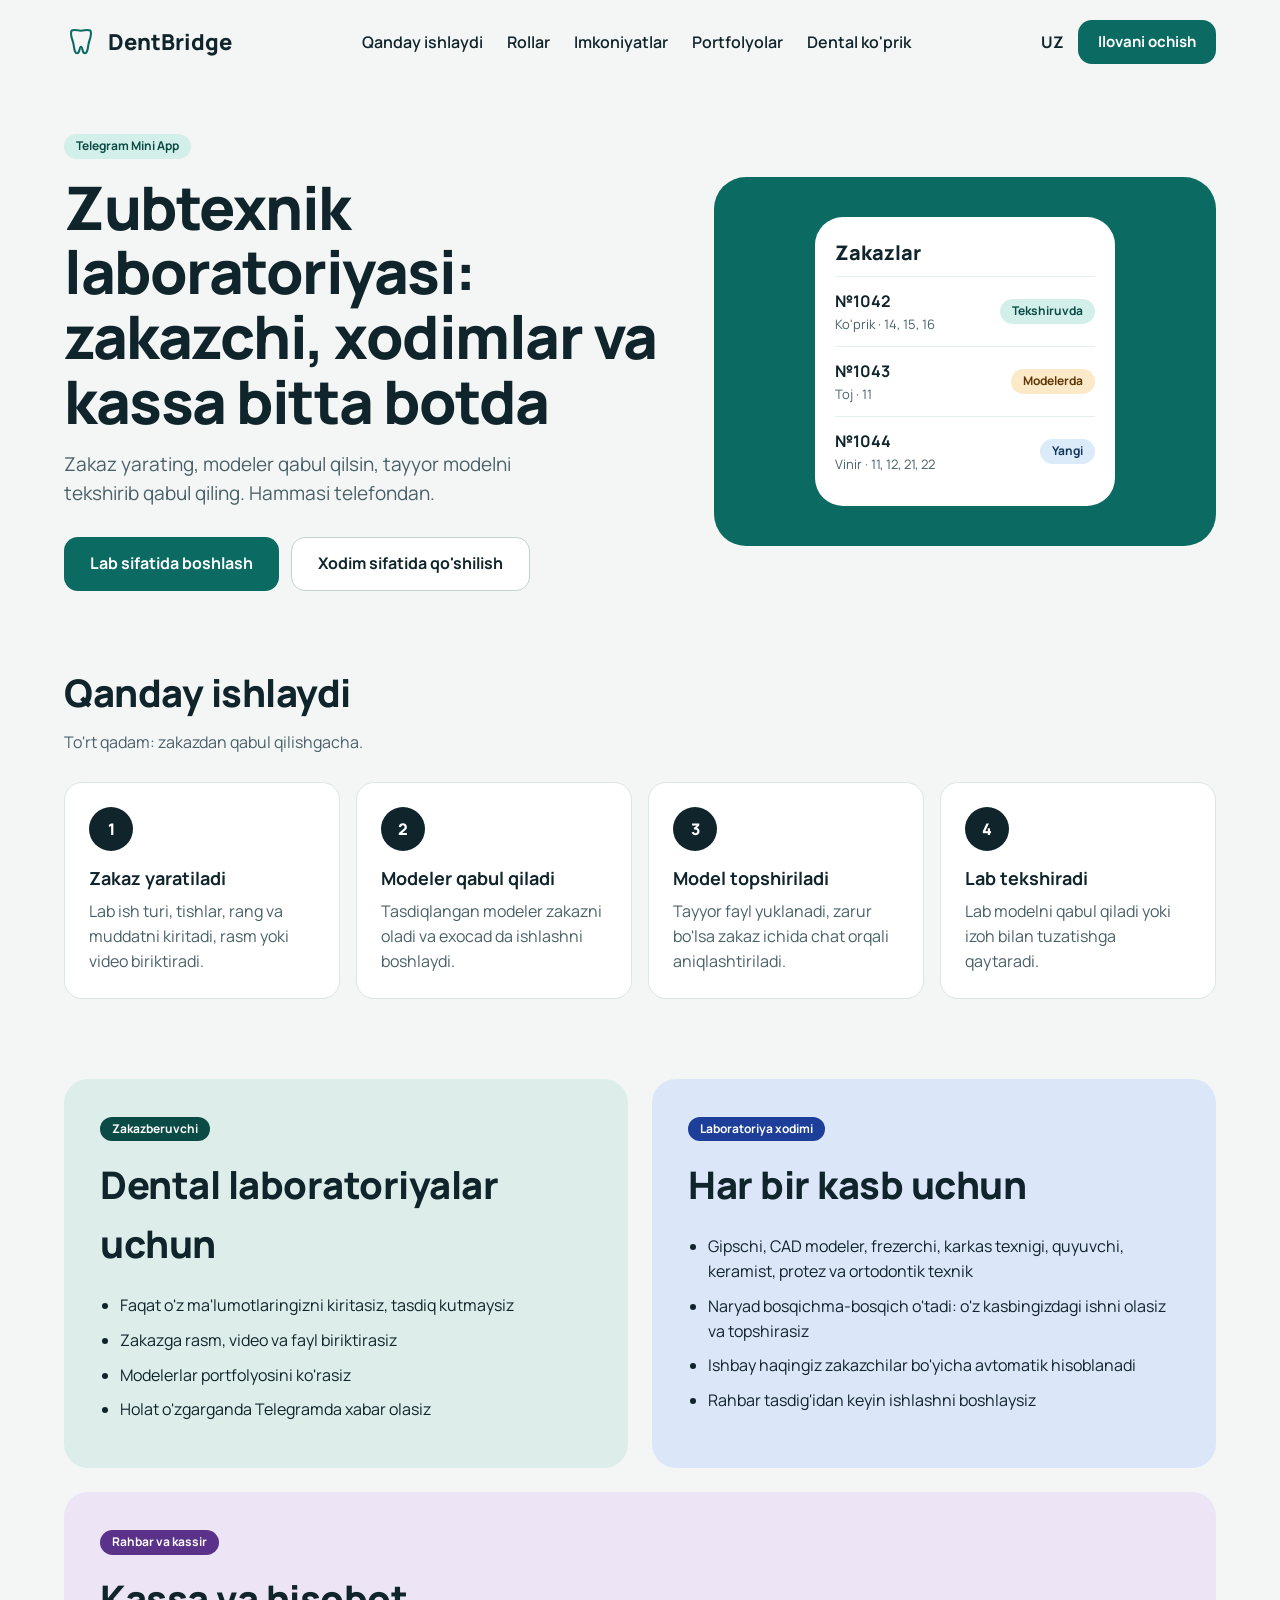
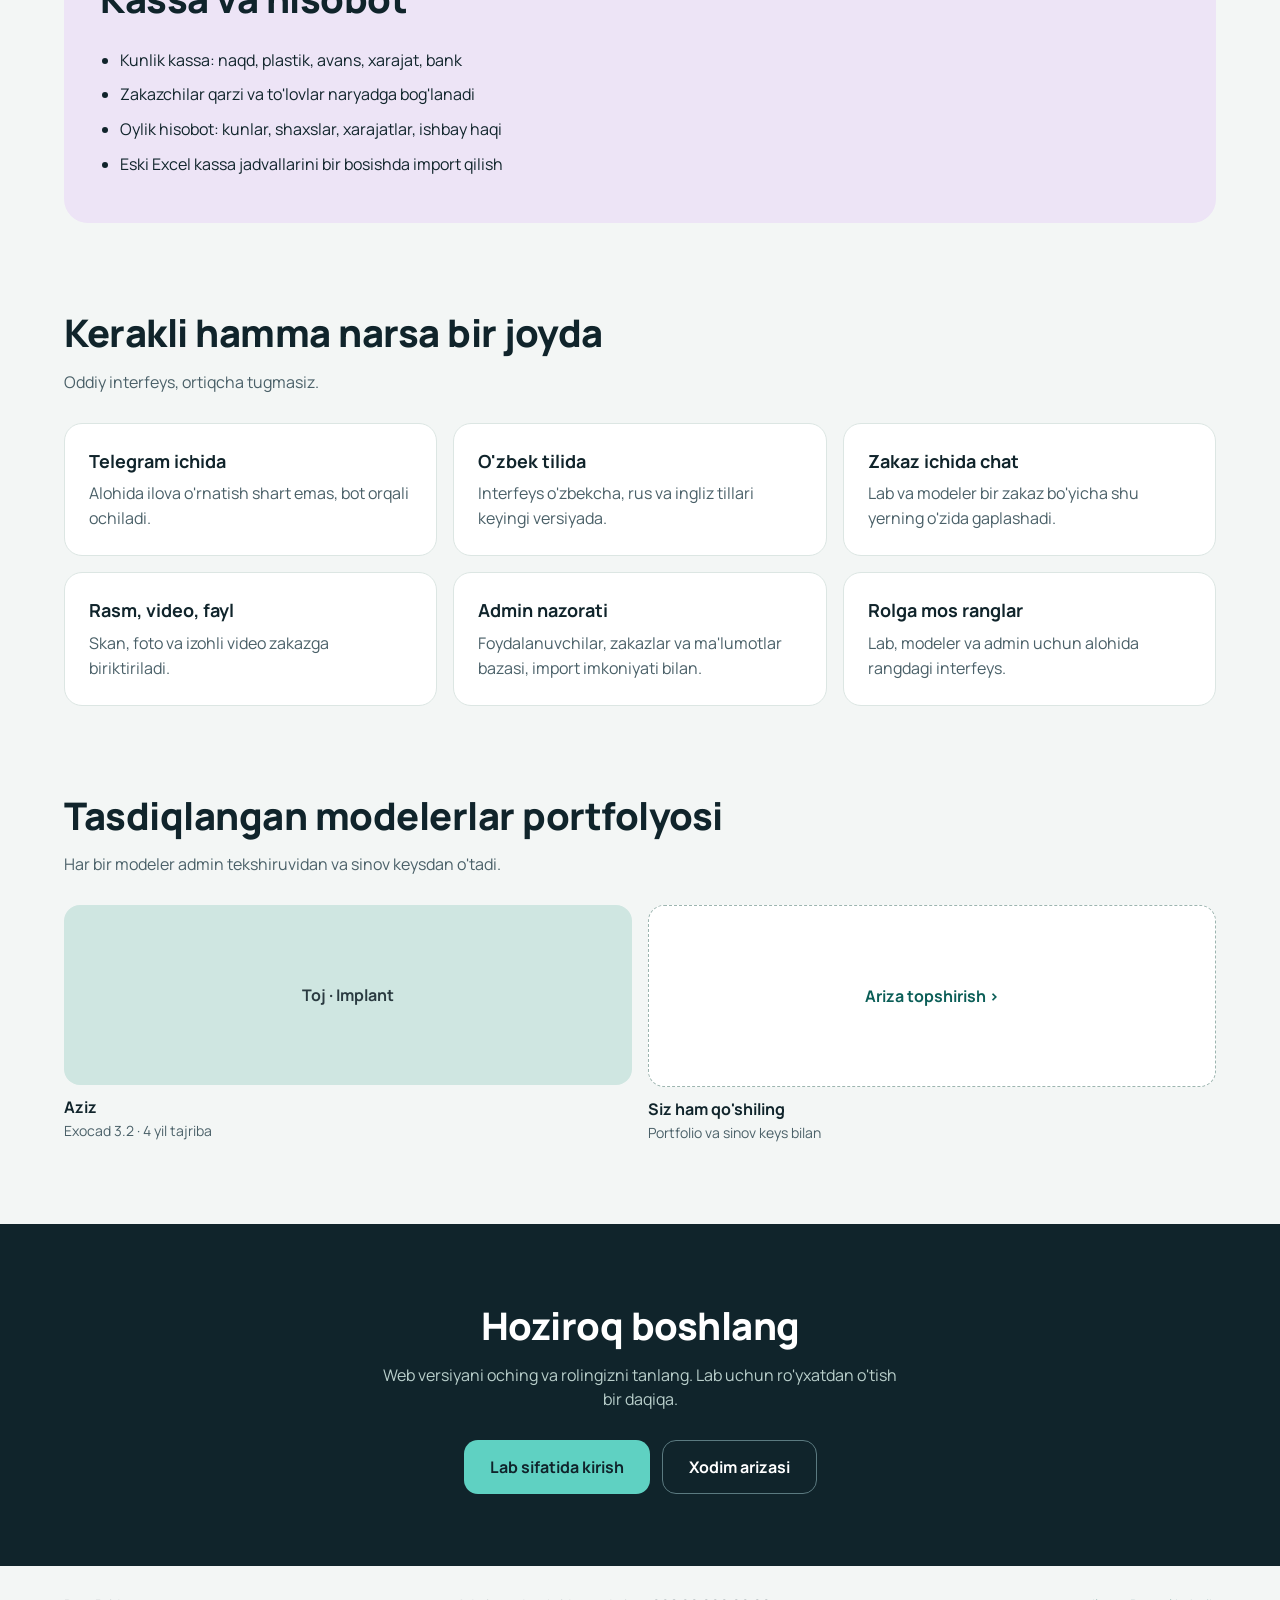
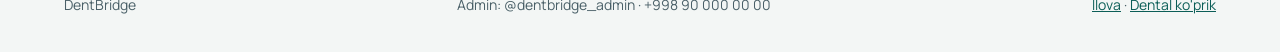
==== commit e463bc87: "Barcha laboratoriya xodimlari, kassa bazasi va Excel import - Rollar: zakazchik, laboratoriya xodimi" ====
--- a/index.html
+++ b/index.html
@@ -33,9 +33,9 @@
 <section class="w" style="display: flex; flex-wrap: wrap; align-items: center; gap: 48px; padding-top: 48px; padding-bottom: 72px">
 <div style="flex: 1 1 460px">
 <span class="chip" style="background: #D3EFEA; color: #0B4B45">Telegram Mini App</span>
-<h1 style="margin: 16px 0; font-size: clamp(34px, 5.5vw, 60px); line-height: 1.08; font-weight: 800; letter-spacing: -1.5px">Dental lab va exocad modelerni bitta botda bog'lang</h1>
+<h1 style="margin: 16px 0; font-size: clamp(34px, 5.5vw, 60px); line-height: 1.08; font-weight: 800; letter-spacing: -1.5px">Zubtexnik laboratoriyasi: zakazchi, xodimlar va kassa bitta botda</h1>
 <p style="margin: 0 0 28px; font-size: 19px; color: #4A6068; max-width: 520px">Zakaz yarating, modeler qabul qilsin, tayyor modelni tekshirib qabul qiling. Hammasi telefondan.</p>
-<div style="display: flex; flex-wrap: wrap; gap: 12px"><a href="app.html" class="btn" style="background: #0B6B62; color: #fff">Lab sifatida boshlash</a><a href="app.html" class="btn" style="background: #fff; color: #10242B; border: 1px solid #C5D3D0">Modeler bo'lish</a></div>
+<div style="display: flex; flex-wrap: wrap; gap: 12px"><a href="app.html" class="btn" style="background: #0B6B62; color: #fff">Lab sifatida boshlash</a><a href="app.html" class="btn" style="background: #fff; color: #10242B; border: 1px solid #C5D3D0">Xodim sifatida qo'shilish</a></div>
 </div>
 <div style="flex: 1 1 360px; background: #0B6B62; border-radius: 32px; padding: 40px 24px; display: flex; justify-content: center; box-sizing: border-box">
 <div style="width: 300px; max-width: 100%; background: #fff; border-radius: 28px; padding: 20px; box-sizing: border-box">
@@ -59,9 +59,14 @@
 <ul style="margin: 20px 0 0; padding-left: 20px"><li style="margin: 0 0 10px">Faqat o'z ma'lumotlaringizni kiritasiz, tasdiq kutmaysiz</li><li style="margin: 0 0 10px">Zakazga rasm, video va fayl biriktirasiz</li><li style="margin: 0 0 10px">Modelerlar portfolyosini ko'rasiz</li><li style="margin: 0 0 10px">Holat o'zgarganda Telegramda xabar olasiz</li></ul>
 </div>
 <div style="flex: 1 1 440px; background: #DCE6F9; border-radius: 24px; padding: 36px; box-sizing: border-box">
-<span class="chip" style="background: #1D3F99; color: #fff">Modeler</span>
-<h2 style="margin-top: 14px">Exocad modelerlar uchun</h2>
-<ul style="margin: 20px 0 0; padding-left: 20px"><li style="margin: 0 0 10px">Portfolio va sinov keys bilan ariza topshirasiz</li><li style="margin: 0 0 10px">Admin tasdig'idan keyin zakazlarni olasiz</li><li style="margin: 0 0 10px">Zakaz ichida lab bilan chatda yozishasiz</li><li style="margin: 0 0 10px">O'z portfolyongizni yuritasiz</li></ul>
+<span class="chip" style="background: #1D3F99; color: #fff">Laboratoriya xodimi</span>
+<h2 style="margin-top: 14px">Har bir kasb uchun</h2>
+<ul style="margin: 20px 0 0; padding-left: 20px"><li style="margin: 0 0 10px">Gipschi, CAD modeler, frezerchi, karkas texnigi, quyuvchi, keramist, protez va ortodontik texnik</li><li style="margin: 0 0 10px">Naryad bosqichma-bosqich o'tadi: o'z kasbingizdagi ishni olasiz va topshirasiz</li><li style="margin: 0 0 10px">Ishbay haqingiz zakazchilar bo'yicha avtomatik hisoblanadi</li><li style="margin: 0 0 10px">Rahbar tasdig'idan keyin ishlashni boshlaysiz</li></ul>
+</div>
+<div style="flex: 1 1 440px; background: #EDE4F6; border-radius: 24px; padding: 36px; box-sizing: border-box">
+<span class="chip" style="background: #5A3289; color: #fff">Rahbar va kassir</span>
+<h2 style="margin-top: 14px">Kassa va hisobot</h2>
+<ul style="margin: 20px 0 0; padding-left: 20px"><li style="margin: 0 0 10px">Kunlik kassa: naqd, plastik, avans, xarajat, bank</li><li style="margin: 0 0 10px">Zakazchilar qarzi va to'lovlar naryadga bog'lanadi</li><li style="margin: 0 0 10px">Oylik hisobot: kunlar, shaxslar, xarajatlar, ishbay haqi</li><li style="margin: 0 0 10px">Eski Excel kassa jadvallarini bir bosishda import qilish</li></ul>
 </div>
 </div>
 </section>
@@ -82,7 +87,7 @@
 <div class="w" style="text-align: center">
 <h2 style="color: #fff">Hoziroq boshlang</h2>
 <p style="margin: 0 auto 28px; max-width: 520px; color: #B9CFCB">Web versiyani oching va rolingizni tanlang. Lab uchun ro'yxatdan o'tish bir daqiqa.</p>
-<div style="display: flex; flex-wrap: wrap; gap: 12px; justify-content: center"><a href="app.html" class="btn" style="background: #5FD1C2; color: #10242B">Lab sifatida kirish</a><a href="app.html" class="btn" style="border: 1px solid #5B7A80; color: #fff">Modeler arizasi</a></div>
+<div style="display: flex; flex-wrap: wrap; gap: 12px; justify-content: center"><a href="app.html" class="btn" style="background: #5FD1C2; color: #10242B">Lab sifatida kirish</a><a href="app.html" class="btn" style="border: 1px solid #5B7A80; color: #fff">Xodim arizasi</a></div>
 </div>
 </section>
 
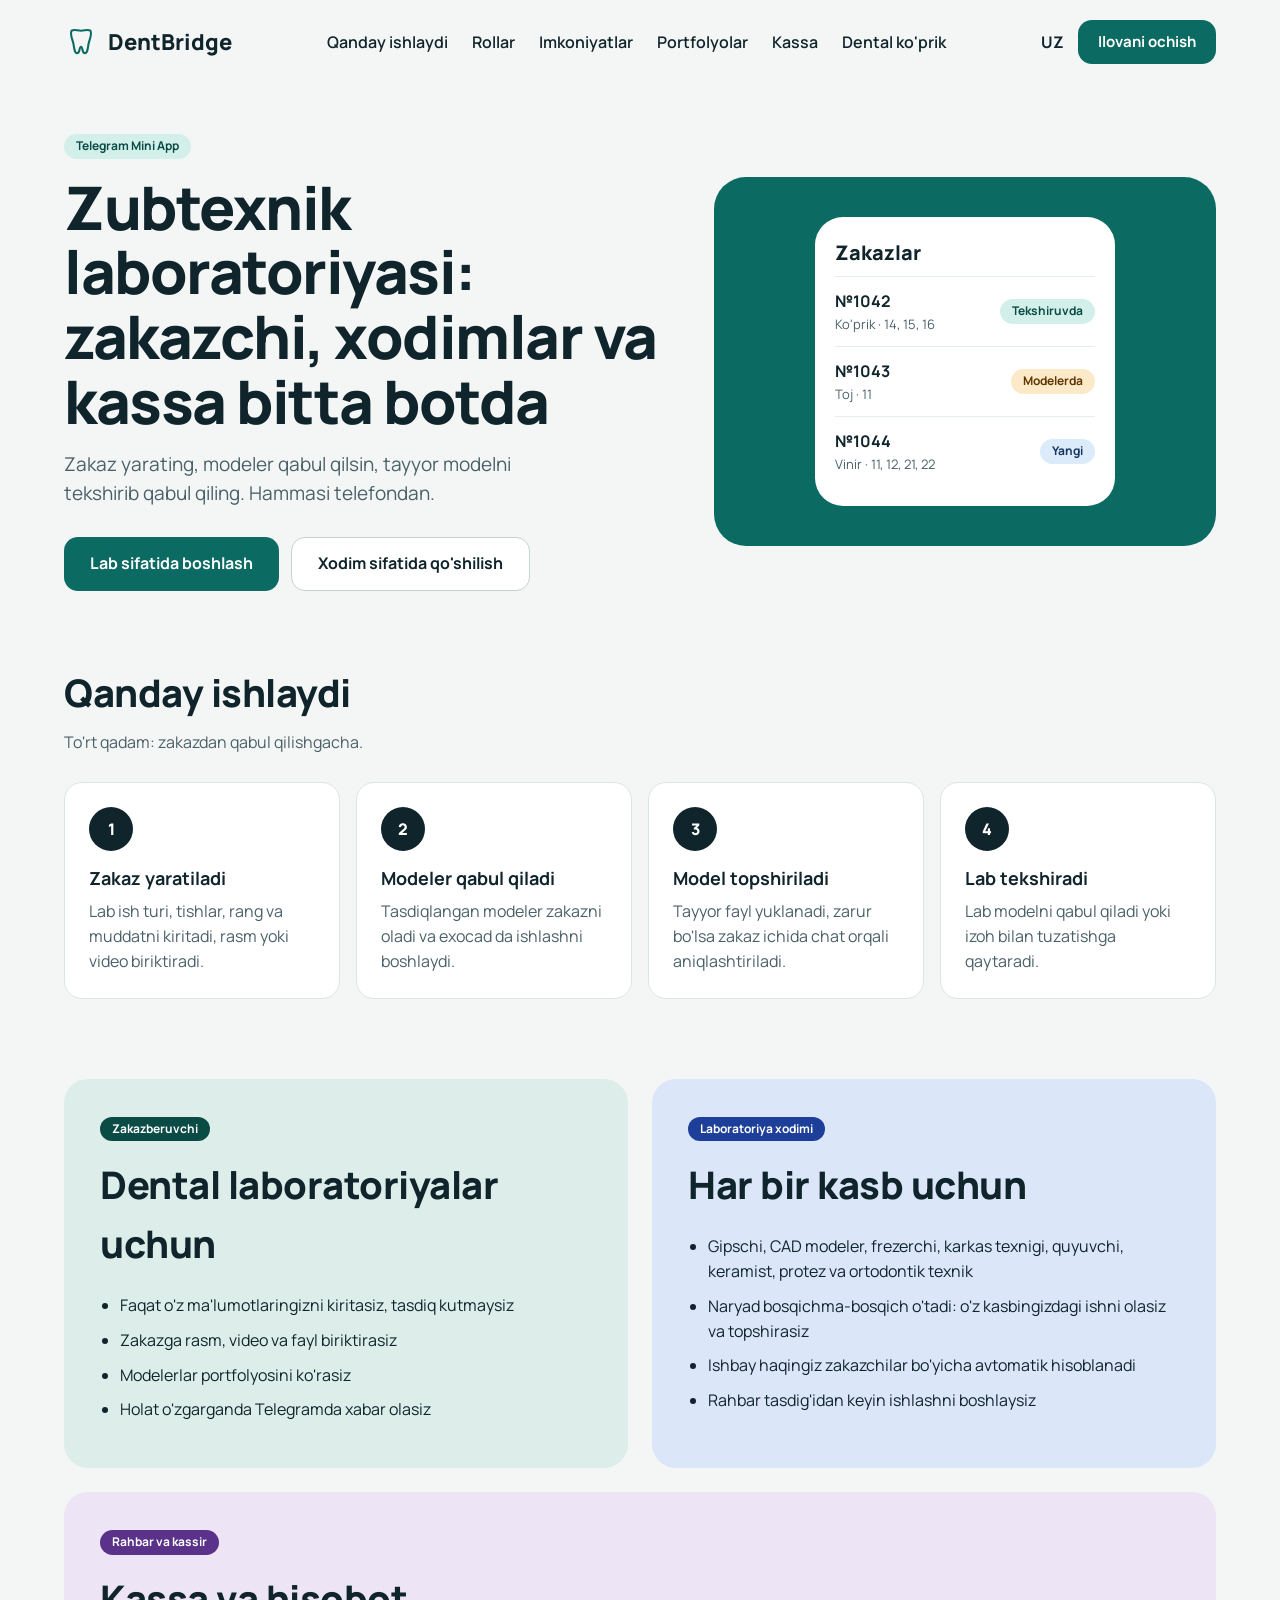
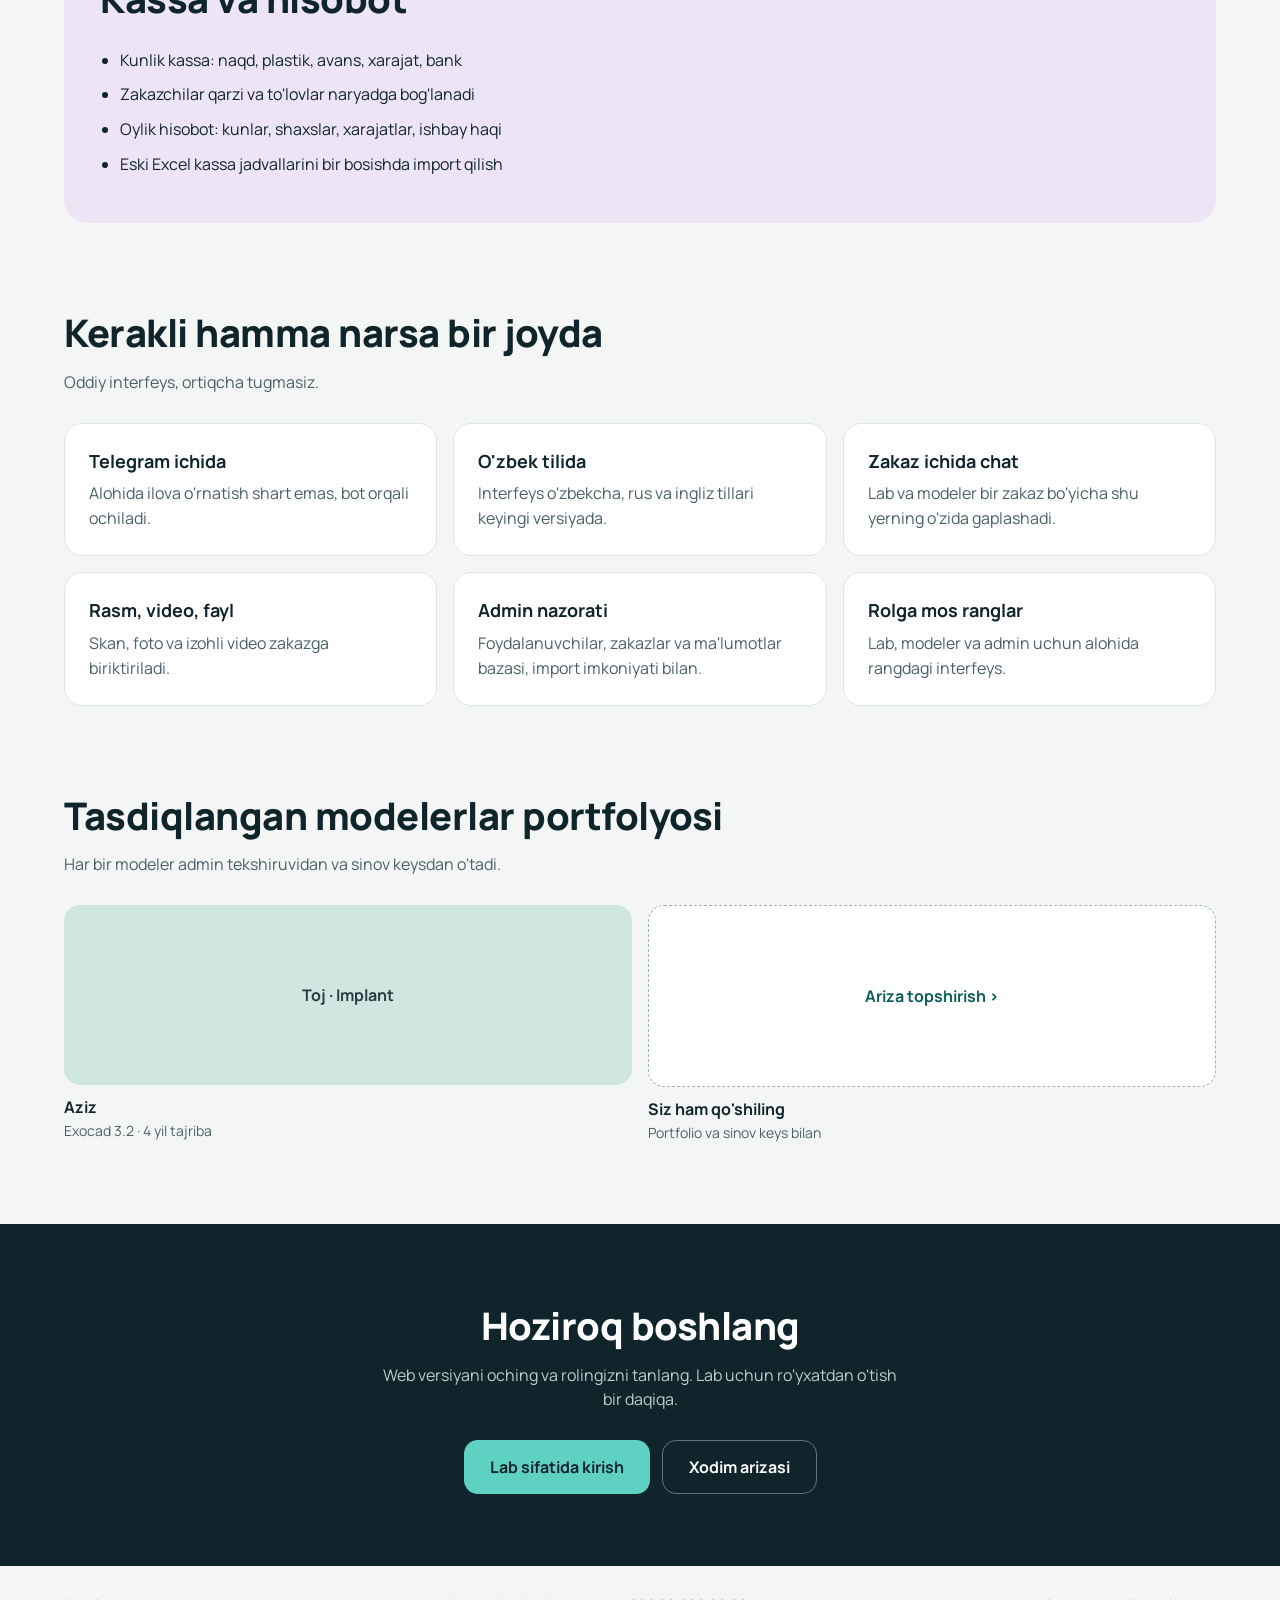
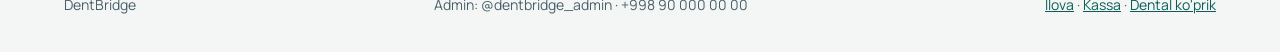
==== commit b70cbaa4: "Kassa sahifasi: Excel ko'rinishidagi klinika kassasi (oylik/kunlik varaqlar, formulalar, Excel impor" ====
--- a/index.html
+++ b/index.html
@@ -26,7 +26,7 @@
 <header class="w" style="display: flex; flex-wrap: wrap; align-items: center; justify-content: space-between; gap: 16px; padding-top: 20px; padding-bottom: 20px">
 <div style="display: flex; align-items: center; gap: 10px; font-weight: 800; font-size: 22px">
 <svg width="34" height="34" viewBox="0 0 36 36" fill="none" stroke="#0B6B62" stroke-width="2.2" stroke-linecap="round" stroke-linejoin="round"><path d="M8 6c3-2 6 0 10 0s7-2 10 0c2 4-1 9-2 14s-1 10-4 10-2-7-4-7-1 7-4 7-3-5-4-10-4-10-2-14z"/></svg>DentBridge</div>
-<nav style="display: flex; flex-wrap: wrap; gap: 24px"><a href="#how" style="color: #10242B; text-decoration: none; font-weight: 600">Qanday ishlaydi</a><a href="#roles" style="color: #10242B; text-decoration: none; font-weight: 600">Rollar</a><a href="#features" style="color: #10242B; text-decoration: none; font-weight: 600">Imkoniyatlar</a><a href="#works" style="color: #10242B; text-decoration: none; font-weight: 600">Portfolyolar</a><a href="dental-kopruk.html" style="color: #10242B; text-decoration: none; font-weight: 600">Dental ko'prik</a></nav>
+<nav style="display: flex; flex-wrap: wrap; gap: 24px"><a href="#how" style="color: #10242B; text-decoration: none; font-weight: 600">Qanday ishlaydi</a><a href="#roles" style="color: #10242B; text-decoration: none; font-weight: 600">Rollar</a><a href="#features" style="color: #10242B; text-decoration: none; font-weight: 600">Imkoniyatlar</a><a href="#works" style="color: #10242B; text-decoration: none; font-weight: 600">Portfolyolar</a><a href="kassa/" style="color: #10242B; text-decoration: none; font-weight: 600">Kassa</a><a href="dental-kopruk.html" style="color: #10242B; text-decoration: none; font-weight: 600">Dental ko'prik</a></nav>
 <div style="display: flex; align-items: center; gap: 14px; font-weight: 700"><span>UZ</span><a href="app.html" class="btn" style="min-height: 44px; padding: 0 20px; font-size: 15px; background: #0B6B62; color: #fff">Ilovani ochish</a></div>
 </header>
 
@@ -92,7 +92,7 @@
 </section>
 
 <footer class="w" style="display: flex; flex-wrap: wrap; justify-content: space-between; gap: 12px; padding-top: 28px; padding-bottom: 36px; color: #4A6068; font-size: 14px">
-<span>DentBridge</span><span>Admin: @dentbridge_admin · +998 90 000 00 00</span><span><a href="app.html">Ilova</a> · <a href="dental-kopruk.html">Dental ko'prik</a></span>
+<span>DentBridge</span><span>Admin: @dentbridge_admin · +998 90 000 00 00</span><span><a href="app.html">Ilova</a> · <a href="kassa/">Kassa</a> · <a href="dental-kopruk.html">Dental ko'prik</a></span>
 </footer>
 </div>
 </body>
